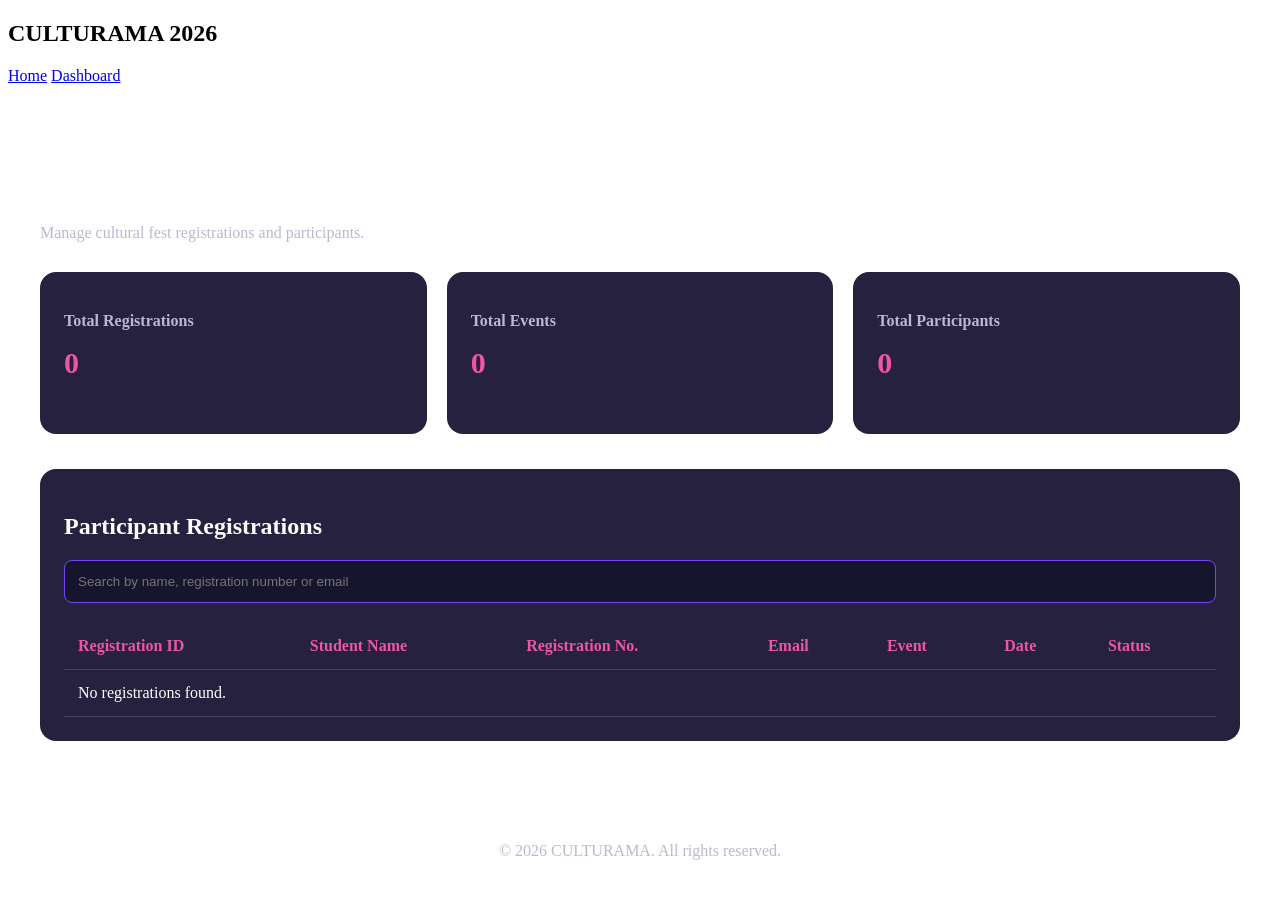
==== dashboard.html @ 59b4bdc0 "Add Member 3 dashboard and registration storage" ====
﻿<!DOCTYPE html>
<html lang="en">
<head>
    <meta charset="UTF-8">
    <meta name="viewport" content="width=device-width, initial-scale=1.0">
    <title>CULTURAMA 2026 | Dashboard</title>
    <link rel="stylesheet" href="css/theme.css">
    <link rel="stylesheet" href="css/dashboard.css">
</head>
<body>
    <header class="navbar">
        <h2>CULTURAMA 2026</h2>
        <nav>
            <a href="index.html">Home</a>
            <a href="dashboard.html">Dashboard</a>
        </nav>
    </header>

    <main class="dashboard-container">
        <section class="dashboard-heading">
            <h1>Admin Dashboard</h1>
            <p>Manage cultural fest registrations and participants.</p>
        </section>

        <section class="stats-grid">
            <div class="stat-card">
                <h3>Total Registrations</h3>
                <p id="totalRegistrations">0</p>
            </div>
            <div class="stat-card">
                <h3>Total Events</h3>
                <p id="totalEvents">0</p>
            </div>
            <div class="stat-card">
                <h3>Total Participants</h3>
                <p id="totalParticipants">0</p>
            </div>
        </section>

        <section class="table-section">
            <h2>Participant Registrations</h2>
            <input type="search" id="searchInput"
                placeholder="Search by name, registration number or email">

            <div class="table-wrapper">
                <table>
                    <thead>
                        <tr>
                            <th>Registration ID</th>
                            <th>Student Name</th>
                            <th>Registration No.</th>
                            <th>Email</th>
                            <th>Event</th>
                            <th>Date</th>
                            <th>Status</th>
                        </tr>
                    </thead>
                    <tbody id="registrationTable">
                        <tr>
                            <td colspan="7">Loading registrations...</td>
                        </tr>
                    </tbody>
                </table>
            </div>
        </section>
    </main>

    <footer>
        <p>© 2026 CULTURAMA. All rights reserved.</p>
    </footer>

    <script src="js/events-data.js"></script>
    <script src="js/storage.js"></script>
    <script src="js/dashboard.js"></script>
</body>
</html>
---- css/dashboard.css ----
﻿.dashboard-container {
    max-width: 1200px;
    margin: 40px auto;
    padding: 20px;
    color: #ffffff;
}

.dashboard-heading {
    margin-bottom: 30px;
}

.dashboard-heading h1 {
    font-size: 32px;
    margin-bottom: 10px;
}

.dashboard-heading p {
    color: #BDB8CE;
}

.stats-grid {
    display: grid;
    grid-template-columns: repeat(3, 1fr);
    gap: 20px;
    margin-bottom: 35px;
}

.stat-card,
.table-section {
    background: #25213E;
    padding: 24px;
    border-radius: 16px;
}

.stat-card h3 {
    color: #BDB8CE;
    font-size: 16px;
}

.stat-card p {
    font-size: 30px;
    font-weight: bold;
    color: #ED55A6;
    margin-top: 12px;
}

.table-section h2 {
    margin-bottom: 20px;
}

#searchInput {
    width: 100%;
    padding: 13px;
    margin-bottom: 20px;
    border: 1px solid #7546F5;
    border-radius: 8px;
    background: #17152D;
    color: white;
}

.table-wrapper {
    overflow-x: auto;
}

table {
    width: 100%;
    border-collapse: collapse;
    min-width: 750px;
}

th, td {
    padding: 14px;
    text-align: left;
    border-bottom: 1px solid #45405F;
}

th {
    color: #ED55A6;
}

footer {
    text-align: center;
    padding: 25px;
    color: #BDB8CE;
}

@media (max-width: 700px) {
    .stats-grid {
        grid-template-columns: 1fr;
    }

    .dashboard-container {
        padding: 12px;
    }
}
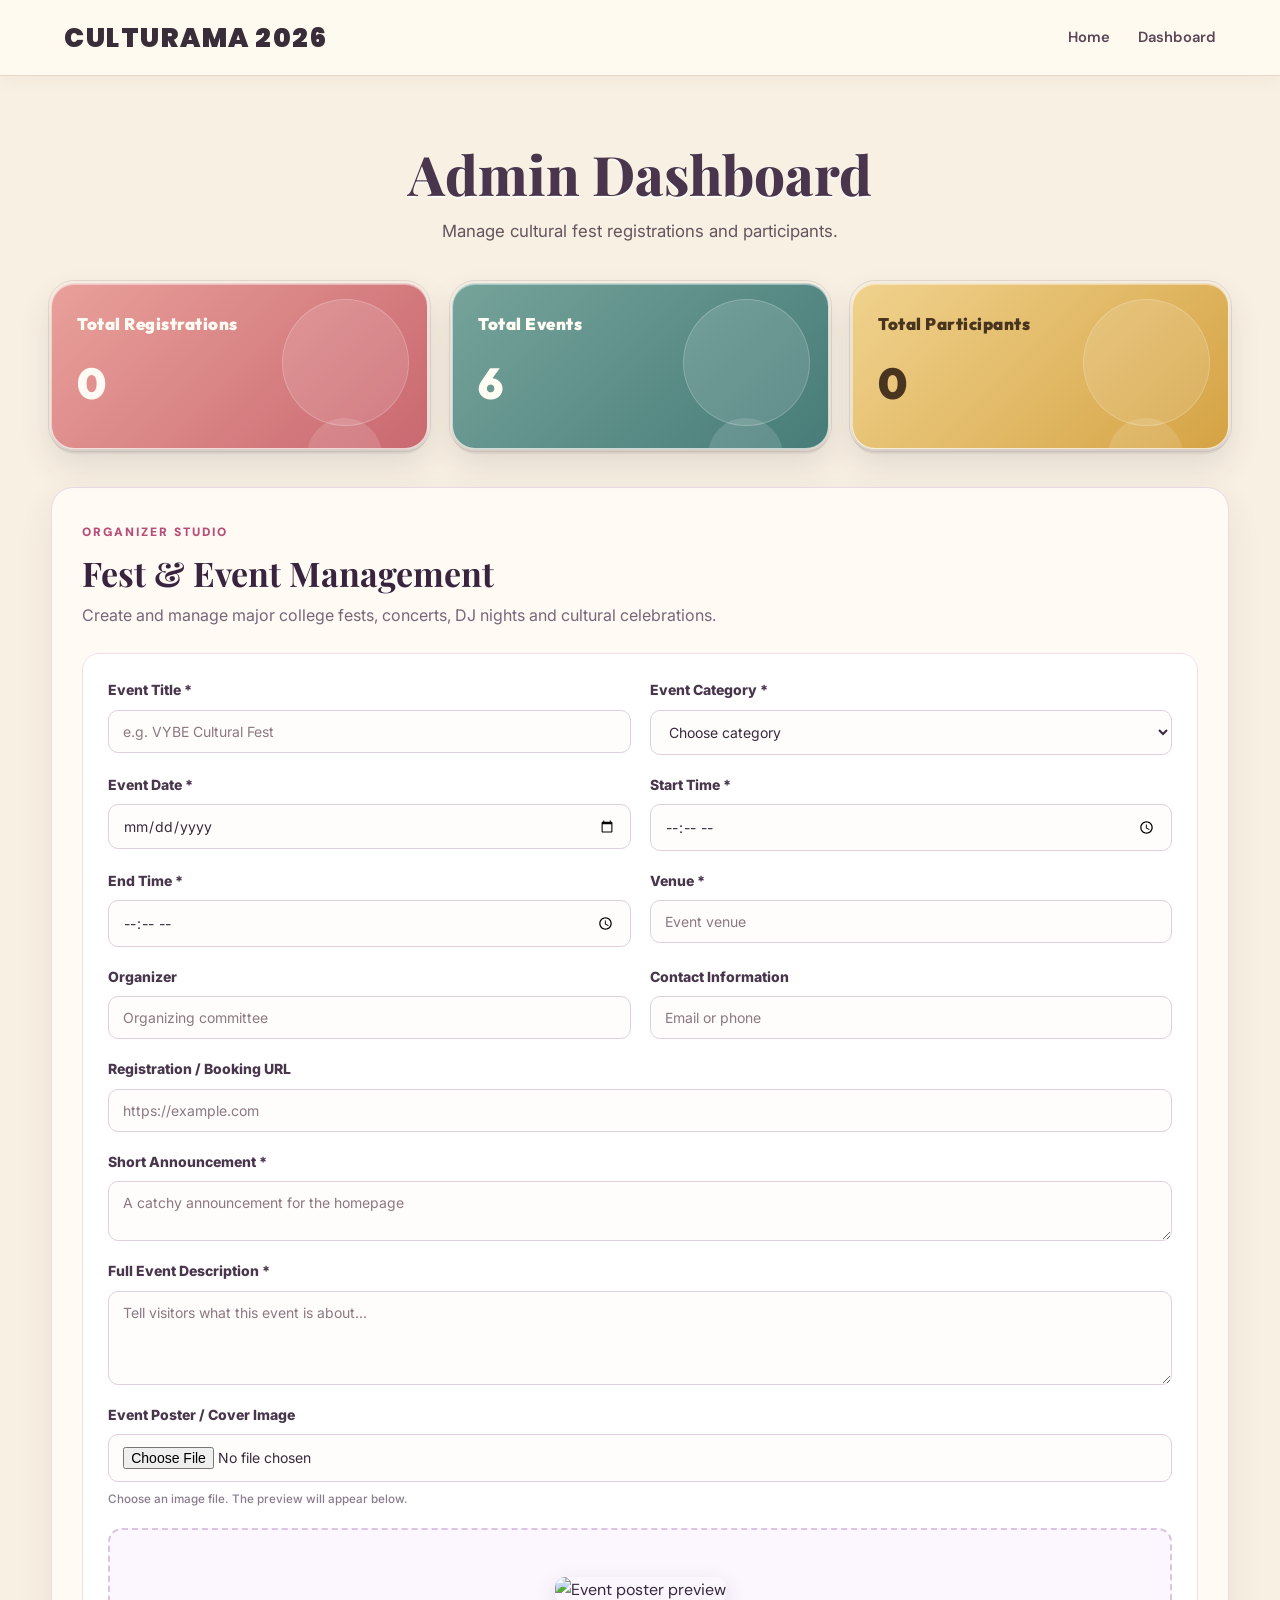
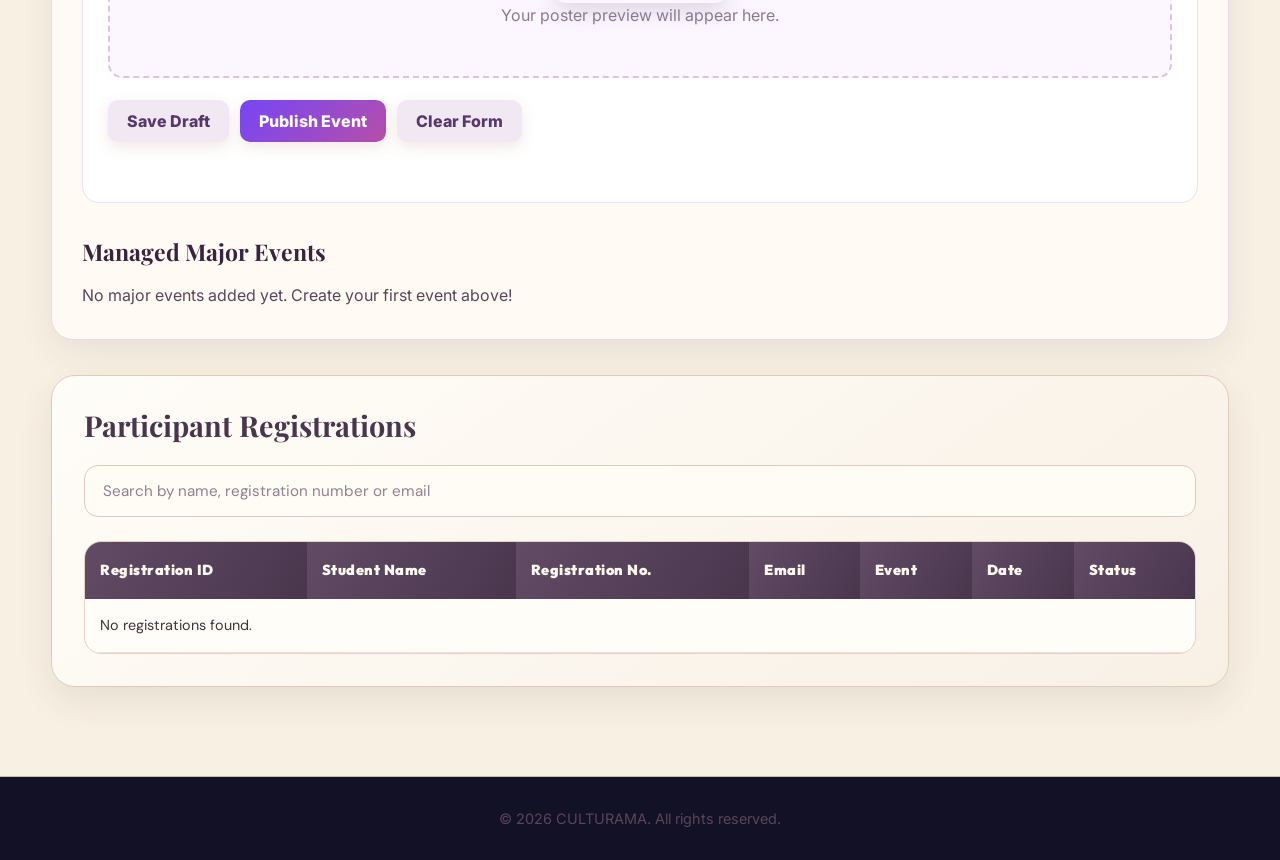
==== commit 4c476ec5: "Add VYBE Fest and Event Management" ====
--- a/dashboard.html
+++ b/dashboard.html
@@ -6,6 +6,7 @@
     <title>CULTURAMA 2026 | Dashboard</title>
     <link rel="stylesheet" href="css/theme.css">
     <link rel="stylesheet" href="css/dashboard.css">
+    <link rel="stylesheet" href="css/fest-management.css">
 </head>
 <body>
     <header class="navbar">
@@ -37,6 +38,98 @@
             </div>
         </section>
 
+        <section class="fest-management-section" id="festManagement">
+            <div class="fest-management-heading">
+                <span class="fest-eyebrow">ORGANIZER STUDIO</span>
+                <h2>Fest & Event Management</h2>
+                <p>Create and manage major college fests, concerts, DJ nights and cultural celebrations.</p>
+            </div>
+
+            <form id="festEventForm" class="fest-event-form">
+                <input type="hidden" id="festEventId">
+
+                <div class="fest-form-grid">
+                    <label>Event Title *
+                        <input id="festTitle" type="text" maxlength="100" required placeholder="e.g. VYBE Cultural Fest">
+                    </label>
+
+                    <label>Event Category *
+                        <select id="festCategory" required>
+                            <option value="">Choose category</option>
+                            <option>Cultural Fest</option>
+                            <option>Annual Fest</option>
+                            <option>Music Concert</option>
+                            <option>DJ Night / DJ Fest</option>
+                            <option>College Celebration</option>
+                            <option>Cultural Programme</option>
+                            <option>Artist Performance</option>
+                            <option>Inter-College Fest</option>
+                            <option>Other Major Fest Event</option>
+                        </select>
+                    </label>
+
+                    <label>Event Date *
+                        <input id="festDate" type="date" required>
+                    </label>
+
+                    <label>Start Time *
+                        <input id="festStartTime" type="time" required>
+                    </label>
+
+                    <label>End Time *
+                        <input id="festEndTime" type="time" required>
+                    </label>
+
+                    <label>Venue *
+                        <input id="festVenue" type="text" required placeholder="Event venue">
+                    </label>
+
+                    <label>Organizer
+                        <input id="festOrganizer" type="text" placeholder="Organizing committee">
+                    </label>
+
+                    <label>Contact Information
+                        <input id="festContact" type="text" placeholder="Email or phone">
+                    </label>
+
+                    <label class="fest-full-width">Registration / Booking URL
+                        <input id="festBookingUrl" type="url" placeholder="https://example.com">
+                    </label>
+
+                    <label class="fest-full-width">Short Announcement *
+                        <textarea id="festAnnouncement" maxlength="250" required rows="2" placeholder="A catchy announcement for the homepage"></textarea>
+                    </label>
+
+                    <label class="fest-full-width">Full Event Description *
+                        <textarea id="festDescription" required rows="4" placeholder="Tell visitors what this event is about..."></textarea>
+                    </label>
+
+                    <label class="fest-full-width">Event Poster / Cover Image
+                        <input id="festPoster" type="file" accept="image/*">
+                        <small>Choose an image file. The preview will appear below.</small>
+                    </label>
+
+                    <div class="fest-poster-preview-wrap fest-full-width">
+                        <img id="festPosterPreview" alt="Event poster preview" hidden>
+                        <p id="festPosterPlaceholder">Your poster preview will appear here.</p>
+                    </div>
+                </div>
+
+                <div class="fest-form-actions">
+                    <button type="button" id="saveFestDraft" class="fest-btn fest-btn-secondary">Save Draft</button>
+                    <button type="submit" id="publishFestEvent" class="fest-btn fest-btn-primary">Publish Event</button>
+                    <button type="button" id="cancelFestEdit" class="fest-btn fest-btn-secondary">Clear Form</button>
+                </div>
+                <p id="festFormMessage" role="status" aria-live="polite"></p>
+            </form>
+
+            <div class="fest-event-list">
+                <h3>Managed Major Events</h3>
+                <div id="festManagedEvents">
+                    <p>Loading your events...</p>
+                </div>
+            </div>
+        </section>
         <section class="table-section">
             <h2>Participant Registrations</h2>
             <input type="search" id="searchInput"
@@ -72,5 +165,9 @@
     <script src="js/events-data.js"></script>
     <script src="js/storage.js"></script>
     <script src="js/dashboard.js"></script>
+    <script src="js/fest-events.js"></script>
+    <script src="js/fest-management.js"></script>
 </body>
 </html>
+
+
--- a/css/theme.css
+++ b/css/theme.css
@@ -0,0 +1,492 @@
+﻿@import url('https://fonts.googleapis.com/css2?family=DM+Sans:wght@400;500;600;700;800&family=Outfit:wght@500;600;700;800;900&family=Playfair+Display:wght@600;700;800&display=swap');
+@import url('https://fonts.googleapis.com/css2?family=Inter:wght@400;500;600;700;800&family=Poppins:wght@400;500;600;700;800;900&display=swap');
+
+:root {
+    --vybe-navy: #17152D;
+    --vybe-purple: #7546F5;
+    --vybe-pink: #ED55A6;
+    --vybe-orange: #FF9B50;
+
+    --bg-primary: #17152D;
+    --bg-secondary: #201D39;
+    --bg-card: #25213E;
+    --bg-card-hover: #30294D;
+
+    --text-primary: #FFFFFF;
+    --text-secondary: #BDB8CE;
+    --text-muted: #8E88A5;
+
+    --gradient-primary: linear-gradient(135deg, #7546F5, #ED55A6);
+    --gradient-highlight: linear-gradient(135deg, #ED55A6, #FF9B50);
+
+    --border-color: rgba(189, 184, 206, 0.14);
+    --shadow-card: 0 12px 35px rgba(0, 0, 0, 0.22);
+
+    --radius-card: 18px;
+    --radius-button: 12px;
+
+    --container-width: 1200px;
+}
+
+* {
+    margin: 0;
+    padding: 0;
+    box-sizing: border-box;
+}
+
+html {
+    scroll-behavior: smooth;
+}
+
+body {
+    min-height: 100vh;
+    background:
+        radial-gradient(circle at 10% 10%, rgba(117, 70, 245, 0.12), transparent 30%),
+        radial-gradient(circle at 90% 40%, rgba(237, 85, 166, 0.08), transparent 28%),
+        var(--bg-primary);
+    color: var(--text-primary);
+    font-family: 'Inter', sans-serif;
+    line-height: 1.6;
+    -webkit-font-smoothing: antialiased;
+}
+
+h1, h2, h3, h4, h5, h6 {
+    font-family: 'Poppins', sans-serif;
+    color: var(--text-primary);
+    font-weight: 700;
+    line-height: 1.2;
+}
+
+p, label, input, select, textarea, button {
+    font-family: 'Inter', sans-serif;
+}
+
+p {
+    color: var(--text-secondary);
+}
+
+a {
+    color: inherit;
+    text-decoration: none;
+}
+
+img {
+    max-width: 100%;
+    display: block;
+}
+
+button, input, select, textarea {
+    font-size: inherit;
+}
+
+button {
+    cursor: pointer;
+}
+
+.container {
+    width: min(92%, var(--container-width));
+    margin-inline: auto;
+}
+
+/* COMMON NAVIGATION */
+
+.navbar {
+    width: 100%;
+    min-height: 76px;
+    padding: 16px 5%;
+    display: flex;
+    align-items: center;
+    justify-content: space-between;
+    gap: 24px;
+    background: rgba(23, 21, 45, 0.94);
+    backdrop-filter: blur(16px);
+    position: relative;
+    z-index: 100;
+    border-bottom: 1px solid var(--border-color);
+}
+
+.navbar h2,
+.navbar .logo {
+    font-family: 'Poppins', sans-serif;
+    font-size: 1.65rem;
+    font-weight: 900;
+    letter-spacing: 1.5px;
+    color: var(--text-primary);
+}
+
+.navbar h2 span,
+.navbar .logo span {
+    color: var(--vybe-pink);
+}
+
+.navbar nav {
+    display: flex;
+    align-items: center;
+    gap: 28px;
+}
+
+.navbar nav a {
+    color: var(--text-secondary);
+    font-size: 0.92rem;
+    font-weight: 600;
+    transition: color 0.25s ease;
+}
+
+.navbar nav a:hover,
+.navbar nav a.active {
+    color: var(--vybe-pink);
+}
+
+/* COMMON BUTTONS */
+
+.btn,
+.button,
+button.btn {
+    display: inline-flex;
+    justify-content: center;
+    align-items: center;
+    gap: 8px;
+    padding: 12px 23px;
+    border: none;
+    border-radius: var(--radius-button);
+    background: var(--gradient-primary);
+    color: #FFFFFF;
+    font-weight: 700;
+    text-align: center;
+    transition: transform 0.25s ease, box-shadow 0.25s ease;
+}
+
+.btn:hover,
+.button:hover,
+button.btn:hover {
+    transform: translateY(-3px);
+    box-shadow: 0 9px 24px rgba(117, 70, 245, 0.32);
+}
+
+.btn-secondary {
+    display: inline-flex;
+    justify-content: center;
+    align-items: center;
+    padding: 11px 22px;
+    border: 1px solid var(--vybe-purple);
+    border-radius: var(--radius-button);
+    background: transparent;
+    color: var(--text-primary);
+    font-weight: 600;
+    transition: all 0.25s ease;
+}
+
+.btn-secondary:hover {
+    background: rgba(117, 70, 245, 0.15);
+    border-color: var(--vybe-pink);
+}
+
+/* COMMON CARDS */
+
+.card {
+    padding: 24px;
+    background: var(--bg-card);
+    border: 1px solid var(--border-color);
+    border-radius: var(--radius-card);
+    box-shadow: var(--shadow-card);
+    transition: transform 0.25s ease, border-color 0.25s ease;
+}
+
+.card:hover {
+    transform: translateY(-5px);
+    border-color: rgba(237, 85, 166, 0.5);
+}
+
+/* COMMON FORM ELEMENTS */
+
+input,
+select,
+textarea {
+    width: 100%;
+    padding: 13px 15px;
+    color: var(--text-primary);
+    background: var(--bg-secondary);
+    border: 1px solid var(--border-color);
+    border-radius: 10px;
+}
+
+input::placeholder,
+textarea::placeholder {
+    color: var(--text-muted);
+}
+
+input:focus,
+select:focus,
+textarea:focus {
+    outline: none;
+    border-color: var(--vybe-purple);
+    box-shadow: 0 0 0 3px rgba(117, 70, 245, 0.15);
+}
+
+/* COMMON FOOTER */
+
+footer {
+    width: 100%;
+    padding: 30px 5%;
+    background: #131126;
+    border-top: 1px solid var(--border-color);
+    text-align: center;
+}
+
+footer p {
+    color: var(--text-secondary);
+    font-size: 0.9rem;
+}
+
+/* COMMON SECTION STYLES */
+
+.section-heading {
+    margin-bottom: 35px;
+    text-align: center;
+}
+
+.section-heading h2 {
+    margin-bottom: 12px;
+    font-size: clamp(1.8rem, 4vw, 2.5rem);
+}
+
+.section-heading p {
+    max-width: 650px;
+    margin-inline: auto;
+}
+
+/* ACCESSIBILITY */
+
+::selection {
+    background: var(--vybe-purple);
+    color: #FFFFFF;
+}
+
+:focus-visible {
+    outline: 2px solid var(--vybe-orange);
+    outline-offset: 3px;
+}
+
+/* RESPONSIVE DESIGN */
+
+@media (max-width: 768px) {
+    .navbar {
+        flex-direction: column;
+        padding: 16px 5%;
+        gap: 15px;
+    }
+
+    .navbar nav {
+        flex-wrap: wrap;
+        justify-content: center;
+        gap: 16px;
+    }
+
+    .card {
+        padding: 19px;
+    }
+}
+
+@media (max-width: 480px) {
+    .navbar h2,
+    .navbar .logo {
+        font-size: 1.4rem;
+    }
+
+    .navbar nav {
+        gap: 12px;
+    }
+
+    .navbar nav a {
+        font-size: 0.82rem;
+    }
+
+    .btn,
+    .button,
+    .btn-secondary {
+        padding: 11px 17px;
+    }
+}
+
+@media (prefers-reduced-motion: reduce) {
+    *,
+    *::before,
+    *::after {
+        scroll-behavior: auto !important;
+        transition-duration: 0.01ms !important;
+        animation-duration: 0.01ms !important;
+    }
+}
+
+
+/* VYBE SHARED CREAM THEME */
+:root {
+    --vybe-navy: #39243f;
+    --vybe-purple: #7650a5;
+    --vybe-pink: #b64e78;
+    --vybe-orange: #d98b62;
+
+    --bg-primary: #f8f0e2;
+    --bg-secondary: #f2e6d8;
+    --bg-card: #fffaf1;
+    --bg-card-hover: #fff3e7;
+
+    --text-primary: #382d38;
+    --text-secondary: #594657;
+    --text-muted: #8b7882;
+
+    --gradient-primary: linear-gradient(135deg, #7650a5, #bd609a);
+    --gradient-accent: linear-gradient(135deg, #bd609a, #df956d);
+
+    --border-color: #d0b6a7;
+    --shadow-card: 0 12px 30px rgba(73, 45, 63, 0.09);
+}
+
+body {
+    background: #f8f0e2;
+    color: #382d38;
+    font-family: 'DM Sans', sans-serif;
+}
+
+h1, h2, h3, h4 {
+    color: #39243f;
+    font-family: 'Playfair Display', serif;
+}
+
+.navbar {
+    background: rgba(255, 250, 241, 0.94);
+    color: #39243f;
+    border-bottom: 1px solid rgba(208, 182, 167, 0.55);
+    box-shadow: 0 4px 20px rgba(73, 45, 63, 0.04);
+}
+
+.navbar .logo {
+    color: #39243f;
+    font-family: 'Outfit', sans-serif;
+    font-weight: 900;
+}
+
+.navbar nav a {
+    color: #594657;
+}
+
+.navbar nav a:hover,
+.navbar nav a.active {
+    color: #b64e78;
+}
+
+.btn,
+.button {
+    background: linear-gradient(135deg, #7650a5, #bd609a);
+    color: #fffaf1;
+    border: none;
+    box-shadow: 0 7px 18px rgba(118, 80, 165, 0.18);
+}
+
+.btn-secondary {
+    background: transparent;
+    color: #7650a5;
+    border: 1px solid #b99bb5;
+    box-shadow: none;
+}
+
+.card {
+    background: #fffaf1;
+    border: 1px solid #d0b6a7;
+    box-shadow: 0 10px 26px rgba(73, 45, 63, 0.07);
+}
+
+::selection {
+    background: #bd609a;
+    color: #fff;
+}
+
+:focus-visible {
+    outline-color: #b64e78;
+}
+
+/* VYBE SHARED CREAM THEME */
+:root {
+    --vybe-navy: #39243f;
+    --vybe-purple: #7650a5;
+    --vybe-pink: #b64e78;
+    --vybe-orange: #d98b62;
+
+    --bg-primary: #f8f0e2;
+    --bg-secondary: #f2e6d8;
+    --bg-card: #fffaf1;
+    --bg-card-hover: #fff3e7;
+
+    --text-primary: #382d38;
+    --text-secondary: #594657;
+    --text-muted: #8b7882;
+
+    --gradient-primary: linear-gradient(135deg, #7650a5, #bd609a);
+    --gradient-accent: linear-gradient(135deg, #bd609a, #df956d);
+
+    --border-color: #d0b6a7;
+    --shadow-card: 0 12px 30px rgba(73, 45, 63, 0.09);
+}
+
+body {
+    background: #f8f0e2;
+    color: #382d38;
+    font-family: 'DM Sans', sans-serif;
+}
+
+h1, h2, h3, h4 {
+    color: #39243f;
+    font-family: 'Playfair Display', serif;
+}
+
+.navbar {
+    background: rgba(255, 250, 241, 0.94);
+    color: #39243f;
+    border-bottom: 1px solid rgba(208, 182, 167, 0.55);
+    box-shadow: 0 4px 20px rgba(73, 45, 63, 0.04);
+}
+
+.navbar .logo {
+    color: #39243f;
+    font-family: 'Outfit', sans-serif;
+    font-weight: 900;
+}
+
+.navbar nav a {
+    color: #594657;
+}
+
+.navbar nav a:hover,
+.navbar nav a.active {
+    color: #b64e78;
+}
+
+.btn,
+.button {
+    background: linear-gradient(135deg, #7650a5, #bd609a);
+    color: #fffaf1;
+    border: none;
+    box-shadow: 0 7px 18px rgba(118, 80, 165, 0.18);
+}
+
+.btn-secondary {
+    background: transparent;
+    color: #7650a5;
+    border: 1px solid #b99bb5;
+    box-shadow: none;
+}
+
+.card {
+    background: #fffaf1;
+    border: 1px solid #d0b6a7;
+    box-shadow: 0 10px 26px rgba(73, 45, 63, 0.07);
+}
+
+::selection {
+    background: #bd609a;
+    color: #fff;
+}
+
+:focus-visible {
+    outline-color: #b64e78;
+}
--- a/css/dashboard.css
+++ b/css/dashboard.css
@@ -1,95 +1,542 @@
-﻿.dashboard-container {
-    max-width: 1200px;
-    margin: 40px auto;
-    padding: 20px;
-    color: #ffffff;
+.dashboard-container {
+    width: min(1200px, 92%);
+    margin: 45px auto;
+    padding: 20px 0 45px;
+    color: #35283b;
 }
 
 .dashboard-heading {
-    margin-bottom: 30px;
+    text-align: center;
+    margin-bottom: 38px;
 }
 
 .dashboard-heading h1 {
-    font-size: 32px;
-    margin-bottom: 10px;
+    font-family: 'Playfair Display', serif;
+    font-size: clamp(2.2rem, 5vw, 3.4rem);
+    font-weight: 800;
+    color: #38243e;
+    margin-bottom: 12px;
 }
 
 .dashboard-heading p {
-    color: #BDB8CE;
+    color: #5a4b59;
+    font-size: 1.05rem;
 }
 
 .stats-grid {
     display: grid;
-    grid-template-columns: repeat(3, 1fr);
-    gap: 20px;
-    margin-bottom: 35px;
-}
-
-.stat-card,
+    grid-template-columns: repeat(3, minmax(0, 1fr));
+    gap: 24px;
+    margin-bottom: 38px;
+}
+
+.stat-card {
+    position: relative;
+    overflow: hidden;
+    padding: 30px 25px;
+    background: #806b83;
+    border: 1.5px solid rgba(116,77,105,.45);
+    border-radius: 19px;
+    outline: 1px solid rgba(255,250,245,.65);
+    outline-offset: 2px;
+    box-shadow:
+        0 5px 0 rgba(139,101,120,.13),
+        0 10px 24px rgba(75,52,67,.12);
+    transition: transform .25s ease, box-shadow .25s ease;
+}
+
+.stat-card::before {
+    content: "?";
+    position: absolute;
+    right: 20px;
+    top: 12px;
+    color: #f4c5d8;
+    font-size: 25px;
+    opacity: .8;
+}
+
+.stat-card:hover {
+    transform: translateY(-5px);
+    box-shadow:
+        0 7px 0 rgba(139,101,120,.18),
+        0 15px 28px rgba(75,52,67,.16);
+}
+
+.stat-card h3 {
+    color: #fff4fa;
+    font-family: 'Outfit', sans-serif;
+    font-size: 1rem;
+    font-weight: 900;
+    letter-spacing: .3px;
+    text-shadow: 0 2px 5px rgba(45,27,48,.4);
+}
+
+.stat-card p {
+    margin-top: 15px;
+    color: #fff4fa;
+    font-family: 'Outfit', sans-serif;
+    font-size: 2.5rem;
+    font-weight: 900;
+    text-shadow: 0 1px 5px rgba(255,190,220,.25);
+}
+
 .table-section {
-    background: #25213E;
-    padding: 24px;
-    border-radius: 16px;
-}
-
-.stat-card h3 {
-    color: #BDB8CE;
-    font-size: 16px;
-}
-
-.stat-card p {
-    font-size: 30px;
-    font-weight: bold;
-    color: #ED55A6;
-    margin-top: 12px;
+    padding: 32px;
+    background: #fffaf3;
+    border: 2px solid #d9c4b7;
+    border-radius: 22px;
+    box-shadow:
+        0 7px 0 rgba(139,101,120,.12),
+        0 12px 30px rgba(65,35,70,.09);
 }
 
 .table-section h2 {
-    margin-bottom: 20px;
+    color: #44234d;
+    font-family: 'Playfair Display', serif;
+    font-size: 1.8rem;
+    margin-bottom: 22px;
 }
 
 #searchInput {
+    display: block;
     width: 100%;
-    padding: 13px;
-    margin-bottom: 20px;
-    border: 1px solid #7546F5;
-    border-radius: 8px;
-    background: #17152D;
-    color: white;
+    box-sizing: border-box;
+    padding: 15px 18px;
+    margin-bottom: 24px;
+    border: 1.5px solid #d9c9bd;
+    border-radius: 12px;
+    background: #fffdf8;
+    color: #392b3d;
+    font-family: 'DM Sans', sans-serif;
+    font-size: .95rem;
+    transition: border-color .2s ease, box-shadow .2s ease;
+}
+
+#searchInput:focus {
+    outline: none;
+    border-color: #d96b91;
+    box-shadow: 0 0 0 4px rgba(217,107,145,.13);
+}
+
+#searchInput::placeholder {
+    color: #927f90;
 }
 
 .table-wrapper {
+    width: 100%;
     overflow-x: auto;
+    border: 1px solid #dfc9b8;
+    border-radius: 15px;
+    background: #fffdf8;
 }
 
 table {
     width: 100%;
-    border-collapse: collapse;
-    min-width: 750px;
-}
-
-th, td {
-    padding: 14px;
+    min-width: 850px;
+    border-collapse: separate;
+    border-spacing: 0;
+}
+
+th {
+    padding: 17px 15px;
+    background: #806b83;
+    color: #fff4fa;
+    font-family: 'Outfit', sans-serif;
+    font-size: .9rem;
+    font-weight: 800;
     text-align: left;
-    border-bottom: 1px solid #45405F;
-}
-
-th {
-    color: #ED55A6;
-}
-
-footer {
-    text-align: center;
-    padding: 25px;
-    color: #BDB8CE;
-}
-
-@media (max-width: 700px) {
+    white-space: nowrap;
+}
+
+td {
+    padding: 15px;
+    color: #49364d;
+    font-family: 'DM Sans', sans-serif;
+    font-size: .9rem;
+    border-bottom: 1px solid #eadbd1;
+}
+
+tbody tr:nth-child(even) {
+    background: #fbf3ec;
+}
+
+tbody tr:hover {
+    background: #f7e8ed;
+}
+
+tbody tr:last-child td {
+    border-bottom: none;
+}
+
+@media (max-width: 800px) {
+    .stats-grid {
+        grid-template-columns: repeat(2, minmax(0, 1fr));
+    }
+
+    .table-section {
+        padding: 22px 16px;
+    }
+}
+
+@media (max-width: 550px) {
+    .dashboard-container {
+        width: 94%;
+        margin: 28px auto;
+    }
+
     .stats-grid {
         grid-template-columns: 1fr;
-    }
-
-    .dashboard-container {
-        padding: 12px;
-    }
-}
+        gap: 16px;
+    }
+
+    .stat-card {
+        padding: 24px;
+    }
+
+    .table-section h2 {
+        font-size: 1.5rem;
+    }
+}
+
+@media (prefers-reduced-motion: reduce) {
+    .stat-card {
+        transition: none;
+    }
+}
+
+/* ==========================================
+   ELEGANT BLUSH & CHAMPAGNE DASHBOARD
+   ========================================== */
+
+/* Statistic cards */
+.stat-card {
+    background: linear-gradient(135deg, #fff4ed 0%, #f4dcd7 55%, #edd0c5 100%) !important;
+    border: 1px solid #e7c5b8 !important;
+    border-radius: 24px !important;
+    outline: 1px solid rgba(255,255,255,.8);
+    box-shadow:
+        0 5px 0 rgba(184, 135, 117, .12),
+        0 14px 30px rgba(125, 83, 73, .10),
+        inset 0 1px 0 #fff !important;
+    transition: transform .35s ease, box-shadow .35s ease !important;
+}
+
+.stat-card h3,
+.stat-card p {
+    color: #593b38 !important;
+    text-shadow: none !important;
+}
+
+.stat-card h3 {
+    font-size: 1.05rem;
+    letter-spacing: .5px;
+}
+
+.stat-card p {
+    font-size: 2.7rem;
+    font-weight: 900;
+}
+
+.stat-card::before {
+    background: rgba(255,255,255,.4) !important;
+    border: 1px solid rgba(255,255,255,.65);
+}
+
+.stat-card::after {
+    background: rgba(255,255,255,.35) !important;
+}
+
+.stat-card:hover {
+    transform: translateY(-9px) scale(1.02);
+    box-shadow:
+        0 7px 0 rgba(184, 135, 117, .15),
+        0 22px 38px rgba(125, 83, 73, .16),
+        inset 0 1px 0 #fff !important;
+}
+
+/* Main dashboard panel */
+.table-section {
+    background: linear-gradient(145deg, #fffdf8, #fff7ef) !important;
+    border: 1px solid #e8d6c8 !important;
+    border-radius: 25px !important;
+    box-shadow:
+        0 5px 0 rgba(174, 132, 110, .08),
+        0 16px 38px rgba(104, 73, 60, .09) !important;
+}
+
+.table-section h2 {
+    color: #593b38 !important;
+}
+
+/* Search input */
+#searchInput {
+    background: #fffefa !important;
+    border: 1.5px solid #e5c9bb !important;
+    color: #493532 !important;
+    border-radius: 14px !important;
+}
+
+#searchInput:focus {
+    border-color: #d99a91 !important;
+    box-shadow: 0 0 0 4px rgba(217, 154, 145, .16) !important;
+}
+
+/* Table design */
+.table-wrapper {
+    border: 1px solid #e6d3c5 !important;
+    border-radius: 17px !important;
+    overflow-x: auto;
+}
+
+th {
+    background: linear-gradient(120deg, #e7b99f, #d99a87) !important;
+    color: #49312d !important;
+    font-weight: 900;
+    letter-spacing: .5px;
+}
+
+td {
+    color: #503d38 !important;
+    border-bottom: 1px solid #f0dfd5 !important;
+}
+
+tbody tr:nth-child(even) {
+    background: #fff5ef !important;
+}
+
+tbody tr:hover {
+    background: #fbe6df !important;
+}
+
+/* Buttons */
+button, .btn, .button {
+    box-shadow: 0 5px 14px rgba(180, 117, 100, .17);
+}
+
+button:hover, .btn:hover, .button:hover {
+    box-shadow: 0 9px 20px rgba(180, 117, 100, .25);
+}
+
+/* Heading */
+.dashboard-heading h1 {
+    color: #593b38 !important;
+    text-shadow: 0 2px 0 rgba(255,255,255,.85);
+}
+
+.dashboard-heading p {
+    color: #79615a !important;
+}
+
+/* Smooth interactions */
+.stat-card,
+.table-section,
+.table-wrapper,
+#searchInput {
+    will-change: transform;
+}
+
+@media (max-width: 550px) {
+    .stat-card p {
+        font-size: 2.3rem;
+    }
+}
+
+
+/* FINAL DASHBOARD COLOUR OVERRIDES */
+.stat-card {
+    background: linear-gradient(135deg, #fffaf2 0%, #f8e5df 55%, #efd5c5 100%) !important;
+    border: 1.5px solid #dfbcae !important;
+    border-radius: 24px !important;
+    outline: 1px solid rgba(255,255,255,.9) !important;
+    box-shadow: 0 5px 0 rgba(176,130,110,.12), 0 15px 32px rgba(100,70,60,.12), inset 0 1px 0 white !important;
+}
+
+.stat-card h3,
+.stat-card p {
+    color: #503a36 !important;
+    text-shadow: none !important;
+}
+
+.stat-card::before {
+    content: "" !important;
+    width: 125px !important;
+    height: 125px !important;
+    top: 15px !important;
+    right: 18px !important;
+    border-radius: 50% !important;
+    border: 1px solid rgba(195,145,125,.25) !important;
+    background: linear-gradient(145deg, rgba(255,255,255,.65), rgba(231,190,170,.18)) !important;
+}
+
+.stat-card::after {
+    content: "" !important;
+    position: absolute !important;
+    width: 75px !important;
+    height: 75px !important;
+    right: 45px !important;
+    bottom: -45px !important;
+    border-radius: 50% !important;
+    background: rgba(224,174,151,.20) !important;
+}
+
+.stat-card:hover {
+    transform: translateY(-8px) scale(1.015) !important;
+    box-shadow: 0 8px 0 rgba(176,130,110,.13), 0 22px 38px rgba(100,70,60,.17) !important;
+}
+
+.table-section {
+    background: #fffaf3 !important;
+    border: 1px solid #e5cfc0 !important;
+}
+
+.table-section h2,
+.dashboard-heading h1 {
+    color: #50363f !important;
+}
+
+th {
+    background: linear-gradient(120deg, #e9c5a9, #dca18f) !important;
+    color: #49332f !important;
+}
+
+td {
+    color: #503d38 !important;
+}
+
+tbody tr:nth-child(even) {
+    background: #fff5ed !important;
+}
+
+tbody tr:hover {
+    background: #f9e5df !important;
+}
+
+
+/* ==========================================
+   CULTURAMA PREMIUM CULTURAL LUXURY THEME
+   ========================================== */
+
+/* Three contrasting statistic cards */
+.stat-card {
+    border: 1px solid rgba(255,255,255,.65) !important;
+    border-radius: 23px !important;
+    outline: 1px solid rgba(73,54,77,.12) !important;
+    box-shadow:
+        0 5px 0 rgba(73,54,77,.08),
+        0 15px 32px rgba(73,54,77,.13),
+        inset 0 1px 0 rgba(255,255,255,.4) !important;
+    transition: transform .35s ease, box-shadow .35s ease !important;
+}
+
+/* Rose coral */
+.stat-card:nth-child(1) {
+    background: linear-gradient(135deg, #E9A09A, #C96870) !important;
+}
+
+.stat-card:nth-child(1) h3,
+.stat-card:nth-child(1) p {
+    color: #fffaf3 !important;
+}
+
+/* Deep teal */
+.stat-card:nth-child(2) {
+    background: linear-gradient(135deg, #75A39A, #477C78) !important;
+}
+
+.stat-card:nth-child(2) h3,
+.stat-card:nth-child(2) p {
+    color: #fffdf4 !important;
+}
+
+/* Antique gold */
+.stat-card:nth-child(3) {
+    background: linear-gradient(135deg, #F0D28D, #D5A344) !important;
+}
+
+.stat-card:nth-child(3) h3,
+.stat-card:nth-child(3) p {
+    color: #49351F !important;
+}
+
+/* Decorative circles */
+.stat-card::before {
+    content: "" !important;
+    background: rgba(255,255,255,.16) !important;
+    border: 1px solid rgba(255,255,255,.25) !important;
+}
+
+.stat-card::after {
+    background: rgba(255,255,255,.13) !important;
+}
+
+/* Premium hover effect */
+.stat-card:hover {
+    transform: translateY(-9px) scale(1.018) !important;
+    box-shadow:
+        0 7px 0 rgba(73,54,77,.09),
+        0 23px 38px rgba(73,54,77,.20) !important;
+}
+
+/* Main participant panel */
+.table-section {
+    background: linear-gradient(145deg, #fffdf8, #f8f0e5) !important;
+    border: 1px solid #dfcbb9 !important;
+    border-radius: 24px !important;
+    box-shadow: 0 14px 35px rgba(73,54,77,.09) !important;
+}
+
+.table-section h2 {
+    color: #49364D !important;
+}
+
+/* Table header - elegant plum */
+th {
+    background: linear-gradient(120deg, #624B65, #49364D) !important;
+    color: #FFF8ED !important;
+}
+
+/* Table rows */
+td {
+    color: #40333C !important;
+}
+
+tbody tr:nth-child(even) {
+    background: #F4EDE4 !important;
+}
+
+tbody tr:hover {
+    background: #F6E1DC !important;
+}
+
+/* Search field */
+#searchInput {
+    background: #FFFCF6 !important;
+    border: 1.5px solid #DCCABD !important;
+}
+
+#searchInput:focus {
+    border-color: #C96870 !important;
+    box-shadow: 0 0 0 4px rgba(201,104,112,.15) !important;
+}
+
+/* Heading */
+.dashboard-heading h1 {
+    color: #49364D !important;
+}
+
+.dashboard-heading p {
+    color: #65545E !important;
+}
+
+/* Navigation hover */
+.navbar a:hover {
+    color: #C96870 !important;
+}
+
+/* Responsive hover */
+@media (max-width: 550px) {
+    .stat-card:hover {
+        transform: translateY(-4px) !important;
+    }
+}
+
--- a/css/fest-management.css
+++ b/css/fest-management.css
@@ -0,0 +1,253 @@
+﻿.fest-management-section {
+    margin: 35px 0;
+    padding: 30px;
+    background: #fffaf4;
+    border: 1px solid #ead9e8;
+    border-radius: 22px;
+    box-shadow: 0 12px 35px rgba(65, 45, 65, .08);
+}
+
+.fest-management-heading {
+    margin-bottom: 25px;
+}
+
+.fest-eyebrow {
+    color: #b64e78;
+    font-size: 12px;
+    font-weight: 900;
+    letter-spacing: 2px;
+}
+
+.fest-management-heading h2 {
+    margin: 9px 0;
+    color: #38243e;
+    font-family: 'Playfair Display', serif;
+    font-size: clamp(25px, 4vw, 34px);
+}
+
+.fest-management-heading p {
+    color: #766779;
+}
+
+.fest-event-form {
+    padding: 25px;
+    background: #fff;
+    border: 1px solid #eee0e9;
+    border-radius: 17px;
+}
+
+.fest-form-grid {
+    display: grid;
+    grid-template-columns: repeat(2, minmax(0, 1fr));
+    gap: 19px;
+}
+
+.fest-form-grid label {
+    display: flex;
+    flex-direction: column;
+    gap: 8px;
+    color: #49364d;
+    font-size: 14px;
+    font-weight: 800;
+}
+
+.fest-full-width {
+    grid-column: 1 / -1;
+}
+
+.fest-form-grid input,
+.fest-form-grid select,
+.fest-form-grid textarea {
+    width: 100%;
+    padding: 12px 14px;
+    border: 1px solid #dfcfdf;
+    border-radius: 10px;
+    background: #fffdfb;
+    color: #392b3d;
+    font-size: 14px;
+    outline: none;
+    transition: border-color .2s, box-shadow .2s;
+}
+
+.fest-form-grid input:focus,
+.fest-form-grid select:focus,
+.fest-form-grid textarea:focus {
+    border-color: #9b68c9;
+    box-shadow: 0 0 0 3px rgba(155, 104, 201, .13);
+}
+
+.fest-form-grid textarea {
+    resize: vertical;
+}
+
+.fest-form-grid small {
+    color: #897b8d;
+    font-weight: 500;
+}
+
+.fest-poster-preview-wrap {
+    min-height: 150px;
+    display: flex;
+    flex-direction: column;
+    align-items: center;
+    justify-content: center;
+    padding: 20px;
+    border: 2px dashed #d9c5df;
+    border-radius: 14px;
+    background: #fcf7ff;
+    text-align: center;
+}
+
+#festPosterPreview {
+    max-width: 240px;
+    max-height: 300px;
+    object-fit: contain;
+    border-radius: 10px;
+    box-shadow: 0 8px 22px rgba(50, 30, 60, .15);
+}
+
+#festPosterPlaceholder {
+    color: #897b8d;
+}
+
+.fest-form-actions,
+.fest-managed-actions {
+    display: flex;
+    flex-wrap: wrap;
+    gap: 11px;
+    margin-top: 22px;
+}
+
+.fest-btn {
+    padding: 11px 19px;
+    border: none;
+    border-radius: 10px;
+    font-weight: 800;
+    transition: transform .2s, box-shadow .2s;
+}
+
+.fest-btn:hover {
+    transform: translateY(-2px);
+    box-shadow: 0 6px 15px rgba(60, 35, 70, .15);
+}
+
+.fest-btn-primary {
+    background: linear-gradient(135deg, #7546f5, #b64eaa);
+    color: white;
+}
+
+.fest-btn-secondary {
+    background: #f1e8f4;
+    color: #58376b;
+}
+
+.fest-btn-danger {
+    background: #fff0ed;
+    color: #b43c38;
+}
+
+#festFormMessage {
+    min-height: 22px;
+    margin-top: 13px;
+    font-size: 14px;
+    font-weight: 800;
+}
+
+.fest-event-list {
+    margin-top: 35px;
+}
+
+.fest-event-list h3 {
+    margin-bottom: 18px;
+    color: #38243e;
+    font-family: 'Playfair Display', serif;
+    font-size: 23px;
+}
+
+.fest-managed-card {
+    display: flex;
+    align-items: center;
+    gap: 20px;
+    margin-bottom: 15px;
+    padding: 18px;
+    background: white;
+    border: 1px solid #eee0e9;
+    border-radius: 15px;
+    transition: transform .2s, box-shadow .2s;
+}
+
+.fest-managed-card:hover {
+    transform: translateY(-3px);
+    box-shadow: 0 10px 25px rgba(65, 45, 65, .09);
+}
+
+.fest-managed-poster {
+    width: 95px;
+    height: 115px;
+    object-fit: cover;
+    border-radius: 9px;
+}
+
+.fest-managed-details {
+    flex: 1;
+    min-width: 0;
+}
+
+.fest-managed-details h4 {
+    margin-bottom: 7px;
+    color: #38243e;
+    font-size: 17px;
+}
+
+.fest-managed-details p {
+    margin: 4px 0;
+    color: #766779;
+    font-size: 13px;
+}
+
+.fest-status-badge {
+    display: inline-block;
+    margin-top: 8px;
+    padding: 5px 11px;
+    border-radius: 20px;
+    background: #f1e8ff;
+    color: #6840a0;
+    font-size: 11px;
+    font-weight: 900;
+}
+
+.fest-managed-actions {
+    margin-top: 0;
+}
+
+@media (max-width: 700px) {
+    .fest-management-section {
+        padding: 17px;
+    }
+
+    .fest-event-form {
+        padding: 16px;
+    }
+
+    .fest-form-grid {
+        grid-template-columns: 1fr;
+    }
+
+    .fest-full-width {
+        grid-column: auto;
+    }
+
+    .fest-managed-card {
+        align-items: flex-start;
+        flex-wrap: wrap;
+    }
+
+    .fest-managed-actions {
+        width: 100%;
+    }
+
+    .fest-btn {
+        padding: 10px 13px;
+        font-size: 12px;
+    }
+}
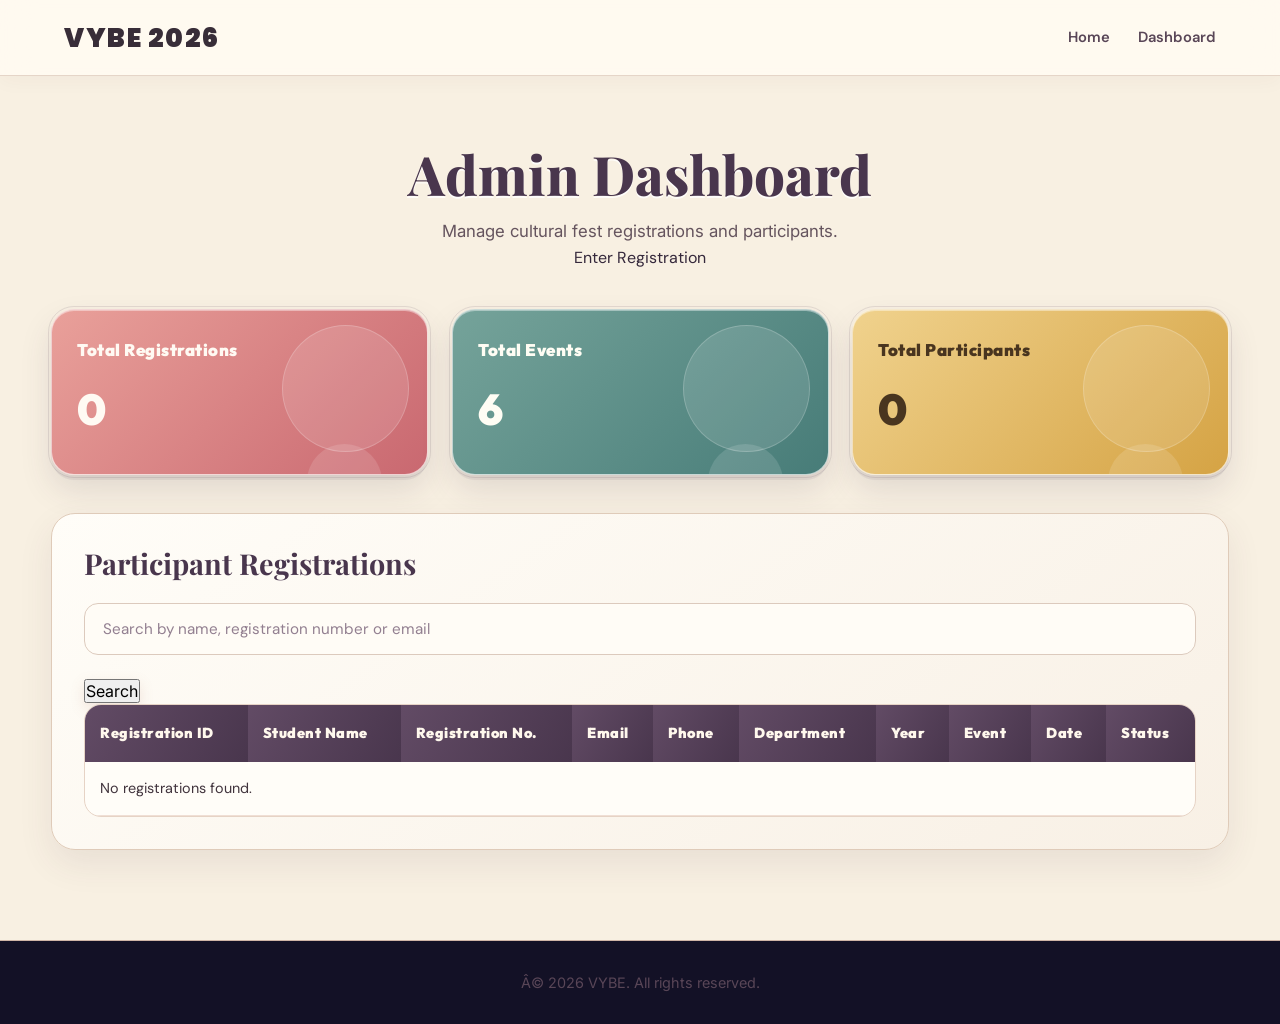
==== commit 827f4312: "Complete VYBE dashboard and details integration" ====
--- a/dashboard.html
+++ b/dashboard.html
@@ -1,16 +1,15 @@
-﻿<!DOCTYPE html>
+<!DOCTYPE html>
 <html lang="en">
 <head>
     <meta charset="UTF-8">
     <meta name="viewport" content="width=device-width, initial-scale=1.0">
-    <title>CULTURAMA 2026 | Dashboard</title>
+    <title>VYBE 2026 | Dashboard</title>
     <link rel="stylesheet" href="css/theme.css">
     <link rel="stylesheet" href="css/dashboard.css">
-    <link rel="stylesheet" href="css/fest-management.css">
 </head>
 <body>
     <header class="navbar">
-        <h2>CULTURAMA 2026</h2>
+        <h2>VYBE 2026</h2>
         <nav>
             <a href="index.html">Home</a>
             <a href="dashboard.html">Dashboard</a>
@@ -21,119 +20,31 @@
         <section class="dashboard-heading">
             <h1>Admin Dashboard</h1>
             <p>Manage cultural fest registrations and participants.</p>
+<a href="register.html" class="dashboard-enter-btn">Enter Registration</a>
         </section>
 
         <section class="stats-grid">
-            <div class="stat-card">
+            <div class="stat-card" role="button" tabindex="0" data-view="registrations">
                 <h3>Total Registrations</h3>
                 <p id="totalRegistrations">0</p>
             </div>
-            <div class="stat-card">
+            <div class="stat-card" role="button" tabindex="0" data-view="events">
                 <h3>Total Events</h3>
                 <p id="totalEvents">0</p>
             </div>
-            <div class="stat-card">
+            <div class="stat-card" role="button" tabindex="0" data-view="participants">
                 <h3>Total Participants</h3>
                 <p id="totalParticipants">0</p>
             </div>
         </section>
 
-        <section class="fest-management-section" id="festManagement">
-            <div class="fest-management-heading">
-                <span class="fest-eyebrow">ORGANIZER STUDIO</span>
-                <h2>Fest & Event Management</h2>
-                <p>Create and manage major college fests, concerts, DJ nights and cultural celebrations.</p>
-            </div>
-
-            <form id="festEventForm" class="fest-event-form">
-                <input type="hidden" id="festEventId">
-
-                <div class="fest-form-grid">
-                    <label>Event Title *
-                        <input id="festTitle" type="text" maxlength="100" required placeholder="e.g. VYBE Cultural Fest">
-                    </label>
-
-                    <label>Event Category *
-                        <select id="festCategory" required>
-                            <option value="">Choose category</option>
-                            <option>Cultural Fest</option>
-                            <option>Annual Fest</option>
-                            <option>Music Concert</option>
-                            <option>DJ Night / DJ Fest</option>
-                            <option>College Celebration</option>
-                            <option>Cultural Programme</option>
-                            <option>Artist Performance</option>
-                            <option>Inter-College Fest</option>
-                            <option>Other Major Fest Event</option>
-                        </select>
-                    </label>
-
-                    <label>Event Date *
-                        <input id="festDate" type="date" required>
-                    </label>
-
-                    <label>Start Time *
-                        <input id="festStartTime" type="time" required>
-                    </label>
-
-                    <label>End Time *
-                        <input id="festEndTime" type="time" required>
-                    </label>
-
-                    <label>Venue *
-                        <input id="festVenue" type="text" required placeholder="Event venue">
-                    </label>
-
-                    <label>Organizer
-                        <input id="festOrganizer" type="text" placeholder="Organizing committee">
-                    </label>
-
-                    <label>Contact Information
-                        <input id="festContact" type="text" placeholder="Email or phone">
-                    </label>
-
-                    <label class="fest-full-width">Registration / Booking URL
-                        <input id="festBookingUrl" type="url" placeholder="https://example.com">
-                    </label>
-
-                    <label class="fest-full-width">Short Announcement *
-                        <textarea id="festAnnouncement" maxlength="250" required rows="2" placeholder="A catchy announcement for the homepage"></textarea>
-                    </label>
-
-                    <label class="fest-full-width">Full Event Description *
-                        <textarea id="festDescription" required rows="4" placeholder="Tell visitors what this event is about..."></textarea>
-                    </label>
-
-                    <label class="fest-full-width">Event Poster / Cover Image
-                        <input id="festPoster" type="file" accept="image/*">
-                        <small>Choose an image file. The preview will appear below.</small>
-                    </label>
-
-                    <div class="fest-poster-preview-wrap fest-full-width">
-                        <img id="festPosterPreview" alt="Event poster preview" hidden>
-                        <p id="festPosterPlaceholder">Your poster preview will appear here.</p>
-                    </div>
-                </div>
-
-                <div class="fest-form-actions">
-                    <button type="button" id="saveFestDraft" class="fest-btn fest-btn-secondary">Save Draft</button>
-                    <button type="submit" id="publishFestEvent" class="fest-btn fest-btn-primary">Publish Event</button>
-                    <button type="button" id="cancelFestEdit" class="fest-btn fest-btn-secondary">Clear Form</button>
-                </div>
-                <p id="festFormMessage" role="status" aria-live="polite"></p>
-            </form>
-
-            <div class="fest-event-list">
-                <h3>Managed Major Events</h3>
-                <div id="festManagedEvents">
-                    <p>Loading your events...</p>
-                </div>
-            </div>
-        </section>
         <section class="table-section">
             <h2>Participant Registrations</h2>
-            <input type="search" id="searchInput"
-                placeholder="Search by name, registration number or email">
+            <form id="dashboardSearchForm" class="dashboard-search">
+    <input type="search" id="searchInput"
+        placeholder="Search by name, registration number or email">
+    <button type="submit">Search</button>
+</form>
 
             <div class="table-wrapper">
                 <table>
@@ -143,6 +54,9 @@
                             <th>Student Name</th>
                             <th>Registration No.</th>
                             <th>Email</th>
+                            <th>Phone</th>
+                            <th>Department</th>
+                            <th>Year</th>
                             <th>Event</th>
                             <th>Date</th>
                             <th>Status</th>
@@ -150,7 +64,7 @@
                     </thead>
                     <tbody id="registrationTable">
                         <tr>
-                            <td colspan="7">Loading registrations...</td>
+                            <td colspan="10">Loading registrations...</td>
                         </tr>
                     </tbody>
                 </table>
@@ -159,15 +73,11 @@
     </main>
 
     <footer>
-        <p>© 2026 CULTURAMA. All rights reserved.</p>
+        <p>Â© 2026 VYBE. All rights reserved.</p>
     </footer>
 
     <script src="js/events-data.js"></script>
     <script src="js/storage.js"></script>
     <script src="js/dashboard.js"></script>
-    <script src="js/fest-events.js"></script>
-    <script src="js/fest-management.js"></script>
 </body>
 </html>
-
-
--- a/css/dashboard.css
+++ b/css/dashboard.css
@@ -540,3 +540,51 @@
     }
 }
 
+
+/* PREMIUM DASHBOARD ANIMATIONS */
+@keyframes dashboardFadeIn {
+    from { opacity: 0; transform: translateY(18px); }
+    to { opacity: 1; transform: translateY(0); }
+}
+
+@keyframes cardFloat {
+    0%, 100% { transform: translateY(0); }
+    50% { transform: translateY(-5px); }
+}
+
+.dashboard-heading {
+    animation: dashboardFadeIn .7s ease both;
+}
+
+.stat-card {
+    cursor: pointer;
+    animation: dashboardFadeIn .7s ease both;
+    transition: transform .35s ease, box-shadow .35s ease !important;
+}
+
+.stat-card:nth-child(1) { animation-delay: .1s; }
+.stat-card:nth-child(2) { animation-delay: .2s; }
+.stat-card:nth-child(3) { animation-delay: .3s; }
+
+.stat-card:hover {
+    transform: translateY(-10px) scale(1.025) !important;
+}
+
+.stat-card:active {
+    transform: scale(.97) !important;
+}
+
+.table-section {
+    animation: dashboardFadeIn .9s ease both;
+    animation-delay: .25s;
+}
+
+@media (prefers-reduced-motion: reduce) {
+    .dashboard-heading,
+    .stat-card,
+    .table-section {
+        animation: none !important;
+        transition: none !important;
+    }
+}
+
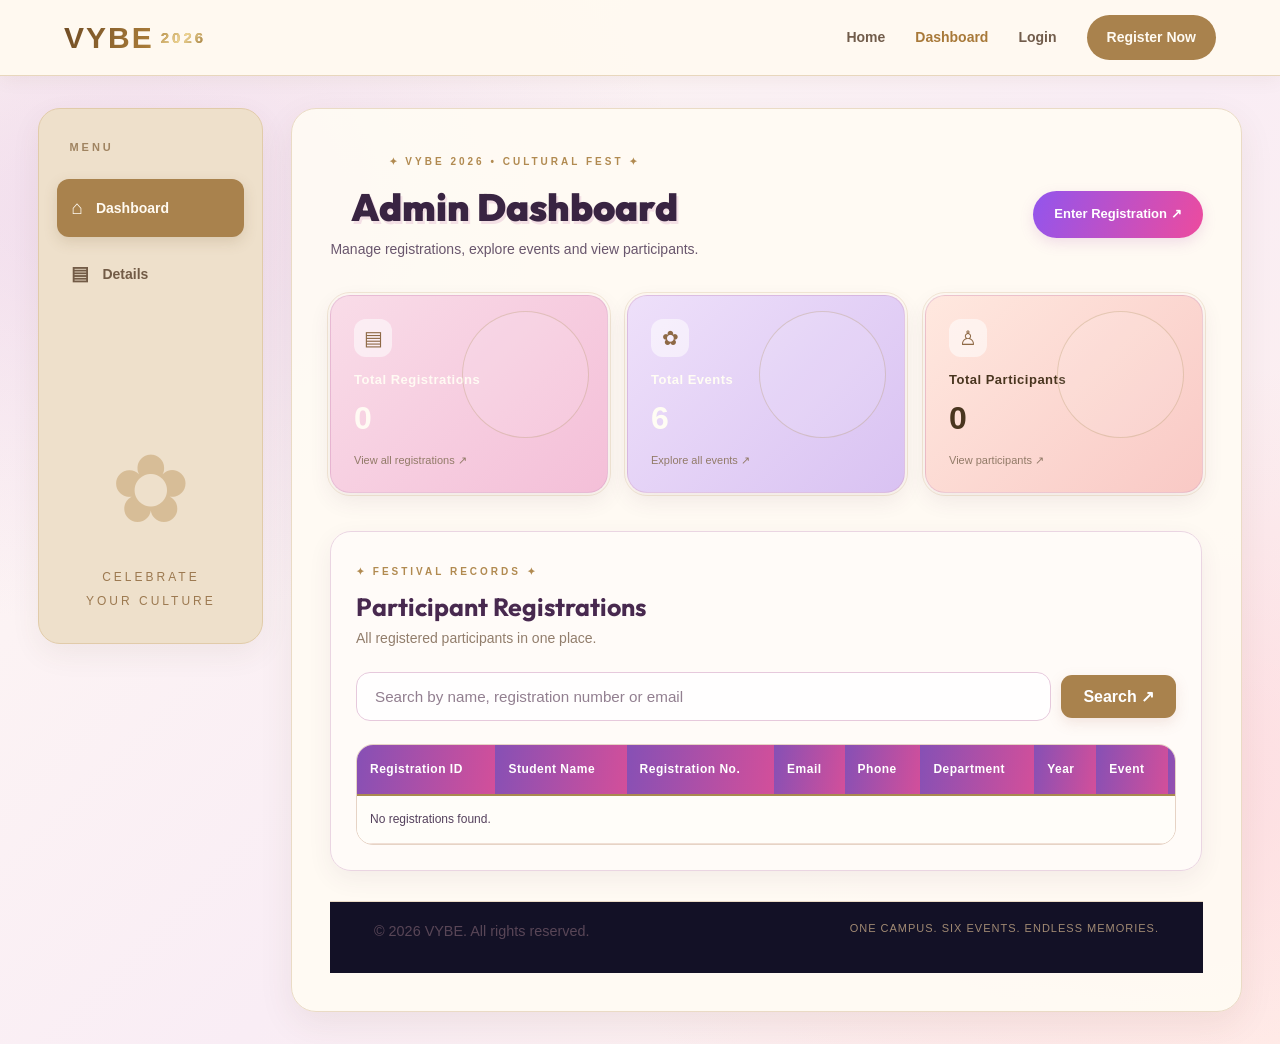
==== commit b9eec8e0: "Integrate VYBE homepage dashboard and login" ====
--- a/dashboard.html
+++ b/dashboard.html
@@ -1,4 +1,4 @@
-<!DOCTYPE html>
+﻿<!DOCTYPE html>
 <html lang="en">
 <head>
     <meta charset="UTF-8">
@@ -7,77 +7,121 @@
     <link rel="stylesheet" href="css/theme.css">
     <link rel="stylesheet" href="css/dashboard.css">
 </head>
-<body>
-    <header class="navbar">
-        <h2>VYBE 2026</h2>
-        <nav>
+<body class="vybe-dashboard">
+
+    <header class="dashboard-topbar">
+        <a href="index.html" class="dashboard-brand">VYBE <span>2026</span></a>
+
+        <nav class="top-navigation">
             <a href="index.html">Home</a>
-            <a href="dashboard.html">Dashboard</a>
+            <a href="dashboard.html" class="active">Dashboard</a>
+            <a href="login.html">Login</a>
+            <a href="register.html" class="top-register">Register Now</a>
         </nav>
     </header>
 
-    <main class="dashboard-container">
-        <section class="dashboard-heading">
-            <h1>Admin Dashboard</h1>
-            <p>Manage cultural fest registrations and participants.</p>
-<a href="register.html" class="dashboard-enter-btn">Enter Registration</a>
-        </section>
+    <div class="dashboard-layout">
 
-        <section class="stats-grid">
-            <div class="stat-card" role="button" tabindex="0" data-view="registrations">
-                <h3>Total Registrations</h3>
-                <p id="totalRegistrations">0</p>
-            </div>
-            <div class="stat-card" role="button" tabindex="0" data-view="events">
-                <h3>Total Events</h3>
-                <p id="totalEvents">0</p>
-            </div>
-            <div class="stat-card" role="button" tabindex="0" data-view="participants">
-                <h3>Total Participants</h3>
-                <p id="totalParticipants">0</p>
-            </div>
-        </section>
+        <aside class="dashboard-sidebar">
+            <div class="sidebar-heading">MENU</div>
+            <a href="dashboard.html" class="sidebar-link active">
+                <span>⌂</span> Dashboard
+            </a>
+            <a href="details.html?view=registrations" class="sidebar-link">
+                <span>▤</span> Details
+            </a>
 
-        <section class="table-section">
-            <h2>Participant Registrations</h2>
-            <form id="dashboardSearchForm" class="dashboard-search">
-    <input type="search" id="searchInput"
-        placeholder="Search by name, registration number or email">
-    <button type="submit">Search</button>
-</form>
+            <div class="sidebar-decoration">✿</div>
+            <p class="sidebar-caption">CELEBRATE<br>YOUR CULTURE</p>
+        </aside>
 
-            <div class="table-wrapper">
-                <table>
-                    <thead>
-                        <tr>
-                            <th>Registration ID</th>
-                            <th>Student Name</th>
-                            <th>Registration No.</th>
-                            <th>Email</th>
-                            <th>Phone</th>
-                            <th>Department</th>
-                            <th>Year</th>
-                            <th>Event</th>
-                            <th>Date</th>
-                            <th>Status</th>
-                        </tr>
-                    </thead>
-                    <tbody id="registrationTable">
-                        <tr>
-                            <td colspan="10">Loading registrations...</td>
-                        </tr>
-                    </tbody>
-                </table>
-            </div>
-        </section>
-    </main>
+        <main class="dashboard-main">
 
-    <footer>
-        <p>Â© 2026 VYBE. All rights reserved.</p>
-    </footer>
+            <section class="dashboard-heading">
+                <div>
+                    <span class="dashboard-eyebrow">✦ VYBE 2026 • CULTURAL FEST ✦</span>
+                    <h1>Admin Dashboard</h1>
+                    <p>Manage registrations, explore events and view participants.</p>
+                </div>
+                <a href="register.html" class="dashboard-enter-btn">
+                    Enter Registration ↗
+                </a>
+            </section>
+
+            <section class="stats-grid">
+                <div class="stat-card" role="button" tabindex="0" data-view="registrations">
+                    <span class="stat-icon">▤</span>
+                    <h3>Total Registrations</h3>
+                    <p id="totalRegistrations">0</p>
+                    <span class="stat-caption">View all registrations ↗</span>
+                </div>
+
+                <div class="stat-card" role="button" tabindex="0" data-view="events">
+                    <span class="stat-icon">✿</span>
+                    <h3>Total Events</h3>
+                    <p id="totalEvents">0</p>
+                    <span class="stat-caption">Explore all events ↗</span>
+                </div>
+
+                <div class="stat-card" role="button" tabindex="0" data-view="participants">
+                    <span class="stat-icon">♙</span>
+                    <h3>Total Participants</h3>
+                    <p id="totalParticipants">0</p>
+                    <span class="stat-caption">View participants ↗</span>
+                </div>
+            </section>
+
+            <section class="table-section">
+                <div class="table-heading">
+                    <div>
+                        <span class="dashboard-eyebrow">✦ FESTIVAL RECORDS ✦</span>
+                        <h2>Participant Registrations</h2>
+                        <p>All registered participants in one place.</p>
+                    </div>
+                </div>
+
+                <form id="dashboardSearchForm" class="dashboard-search">
+                    <input type="search" id="searchInput"
+                        placeholder="Search by name, registration number or email">
+                    <button type="submit">Search ↗</button>
+                </form>
+
+                <div class="table-wrapper">
+                    <table>
+                        <thead>
+                            <tr>
+                                <th>Registration ID</th>
+                                <th>Student Name</th>
+                                <th>Registration No.</th>
+                                <th>Email</th>
+                                <th>Phone</th>
+                                <th>Department</th>
+                                <th>Year</th>
+                                <th>Event</th>
+                                <th>Date</th>
+                                <th>Status</th>
+                            </tr>
+                        </thead>
+                        <tbody id="registrationTable">
+                            <tr>
+                                <td colspan="10">Loading registrations...</td>
+                            </tr>
+                        </tbody>
+                    </table>
+                </div>
+            </section>
+
+            <footer class="dashboard-footer">
+                <p>© 2026 VYBE. All rights reserved.</p>
+                <span>ONE CAMPUS. SIX EVENTS. ENDLESS MEMORIES.</span>
+            </footer>
+
+        </main>
+    </div>
 
     <script src="js/events-data.js"></script>
     <script src="js/storage.js"></script>
     <script src="js/dashboard.js"></script>
 </body>
 </html>
+
--- a/css/dashboard.css
+++ b/css/dashboard.css
@@ -413,7 +413,7 @@
 
 
 /* ==========================================
-   CULTURAMA PREMIUM CULTURAL LUXURY THEME
+   VYBE PREMIUM CULTURAL LUXURY THEME
    ========================================== */
 
 /* Three contrasting statistic cards */
@@ -588,3 +588,954 @@
     }
 }
 
+
+/* ==========================================
+   VYBE - TRADITIONAL CREAM & ANTIQUE GOLD
+   ========================================== */
+
+body {
+    background-color: #F8F1E5 !important;
+    background-image:
+        radial-gradient(ellipse at 10% 15%, rgba(182,154,101,.10), transparent 32%),
+        radial-gradient(ellipse at 90% 75%, rgba(182,154,101,.09), transparent 34%),
+        linear-gradient(135deg, #FFFCF5, #F8F1E5 55%, #F3EAD9) !important;
+    color: #493C30;
+}
+
+/* Traditional mandala and jaali-inspired background */
+body::before {
+    opacity: .20 !important;
+    background-image:
+        radial-gradient(circle at 8% 16%, transparent 0 42px, rgba(166,137,82,.22) 43px 44px, transparent 45px 54px, rgba(166,137,82,.15) 55px 56px, transparent 57px),
+        radial-gradient(circle at 92% 78%, transparent 0 48px, rgba(166,137,82,.20) 49px 50px, transparent 51px 62px, rgba(166,137,82,.14) 63px 64px, transparent 65px),
+        repeating-linear-gradient(45deg, transparent 0 19px, rgba(166,137,82,.035) 20px 21px, transparent 22px 38px) !important;
+    animation: traditionalPattern 35s linear infinite;
+}
+
+@keyframes traditionalPattern {
+    from { background-position: 0 0, 0 0, 0 0; }
+    to { background-position: 18px 18px, -18px -18px, 38px 38px; }
+}
+
+/* Warm antique-gold ambient glow */
+body::after {
+    background: rgba(182,154,101,.13) !important;
+}
+
+/* Main heading */
+.dashboard-heading h1 {
+    color: #59472F !important;
+    text-shadow: 0 2px 0 rgba(255,255,255,.8) !important;
+}
+
+.dashboard-heading p {
+    color: #76664F !important;
+}
+
+/* Traditional ivory statistic cards */
+.stat-card {
+    background: linear-gradient(145deg, #FFFCF5, #F5ECD9) !important;
+    border: 1.5px solid #C6AD79 !important;
+    outline: 1px solid rgba(198,173,121,.25) !important;
+    border-radius: 18px !important;
+    box-shadow:
+        0 4px 0 rgba(166,137,82,.10),
+        0 12px 28px rgba(91,72,43,.10),
+        inset 0 1px 0 #FFFFFF !important;
+}
+
+.stat-card h3,
+.stat-card p {
+    color: #59472F !important;
+    text-shadow: none !important;
+}
+
+.stat-card::before {
+    background:
+        repeating-conic-gradient(
+            from 0deg,
+            rgba(182,154,101,.16) 0deg 8deg,
+            transparent 8deg 16deg
+        ) !important;
+    border: 1px solid rgba(166,137,82,.35) !important;
+    border-radius: 50% !important;
+}
+
+.stat-card::after {
+    background: rgba(182,154,101,.12) !important;
+    border: 1px solid rgba(166,137,82,.18) !important;
+}
+
+.stat-card:hover {
+    transform: translateY(-6px) !important;
+    border-color: #A98A50 !important;
+    box-shadow:
+        0 7px 0 rgba(166,137,82,.12),
+        0 18px 32px rgba(91,72,43,.14) !important;
+}
+
+/* Participant panel */
+.table-section {
+    background: rgba(255,252,245,.96) !important;
+    border: 1.5px solid #D2BE91 !important;
+    border-radius: 22px !important;
+    box-shadow:
+        0 8px 26px rgba(91,72,43,.09),
+        inset 0 1px 0 #FFFFFF !important;
+}
+
+.table-section h2 {
+    color: #59472F !important;
+}
+
+/* Antique-gold table header */
+th {
+    background: linear-gradient(120deg, #D8C69D, #BBA477) !important;
+    color: #493C30 !important;
+    border-bottom: 2px solid #A98A50 !important;
+}
+
+td {
+    color: #554735 !important;
+}
+
+tbody tr:nth-child(even) {
+    background: #F7F1E5 !important;
+}
+
+tbody tr:hover {
+    background: #EFE4CC !important;
+}
+
+/* Search field */
+#searchInput {
+    background: #FFFCF5 !important;
+    border: 1.5px solid #D2BE91 !important;
+    color: #493C30 !important;
+}
+
+#searchInput:focus {
+    border-color: #A98A50 !important;
+    box-shadow: 0 0 0 4px rgba(182,154,101,.16) !important;
+}
+
+/* Navigation */
+.navbar {
+    background: rgba(255,252,245,.96) !important;
+    border-bottom: 1.5px solid #C6AD79 !important;
+    box-shadow: 0 5px 20px rgba(91,72,43,.07) !important;
+}
+
+.navbar h2,
+.navbar a {
+    color: #59472F !important;
+}
+
+.navbar a:hover {
+    color: #A1844E !important;
+}
+
+.navbar a::after {
+    background: #B69A65 !important;
+}
+
+/* Elegant entrance animations */
+.dashboard-container {
+    animation: dashboardFadeIn .8s ease both;
+}
+
+.stat-card {
+    animation: dashboardFadeIn .75s ease both;
+}
+
+.stat-card:nth-child(1) { animation-delay: .12s; }
+.stat-card:nth-child(2) { animation-delay: .24s; }
+.stat-card:nth-child(3) { animation-delay: .36s; }
+
+.table-section {
+    animation: dashboardFadeIn .9s .3s ease both;
+}
+
+/* Respect reduced-motion settings */
+@media (prefers-reduced-motion: reduce) {
+    body::before {
+        animation: none !important;
+    }
+
+    .dashboard-container,
+    .stat-card,
+    .table-section {
+        animation: none !important;
+        transition: none !important;
+    }
+}
+
+
+
+/* =====================================
+   VYBE 2026 - MODERN PASTEL FEST THEME
+   ===================================== */
+
+body {
+    background-color: #fff8f5 !important;
+    background-image:
+        radial-gradient(ellipse at 8% 20%, rgba(220,177,226,.38), transparent 35%),
+        radial-gradient(ellipse at 90% 75%, rgba(255,190,204,.38), transparent 38%),
+        linear-gradient(135deg, #fff9f3, #f9edf5 55%, #fff1eb) !important;
+    color: #392442 !important;
+}
+
+/* Subtle floral and geometric background */
+body::before {
+    opacity: .18 !important;
+    background-image:
+        radial-gradient(circle at 12% 25%, transparent 0 45px, #c99dbb 46px 47px, transparent 48px 65px),
+        radial-gradient(circle at 88% 70%, transparent 0 55px, #d5a8bd 56px 57px, transparent 58px 76px),
+        repeating-linear-gradient(135deg, transparent 0 28px, rgba(190,145,184,.07) 29px 30px, transparent 31px 55px) !important;
+    animation: pastelPatternMove 45s ease-in-out infinite alternate;
+}
+
+@keyframes pastelPatternMove {
+    from { background-position: 0 0, 0 0, 0 0; }
+    to { background-position: 12px 16px, -12px -16px, 18px 18px; }
+}
+
+body::after {
+    background: rgba(236,177,207,.07) !important;
+}
+
+/* Header */
+.navbar {
+    background: rgba(255,250,247,.94) !important;
+    border-bottom: 1px solid #ead4df !important;
+    box-shadow: 0 4px 18px rgba(85,49,83,.06) !important;
+}
+
+.navbar h2,
+.navbar a {
+    color: #392442 !important;
+}
+
+.navbar h2 {
+    font-weight: 900 !important;
+    letter-spacing: 1px;
+}
+
+.navbar a:hover {
+    color: #d34f9a !important;
+}
+
+.navbar a::after {
+    background: linear-gradient(90deg,#9455ed,#ed4b9e) !important;
+}
+
+/* Dashboard heading */
+.dashboard-heading h1 {
+    color: #392442 !important;
+    font-family: 'Outfit', sans-serif !important;
+    font-weight: 900 !important;
+    text-shadow: 2px 3px 0 rgba(224,174,202,.35) !important;
+}
+
+.dashboard-heading p {
+    color: #69566d !important;
+}
+
+/* Registration button */
+.dashboard-enter-btn {
+    display: inline-block;
+    margin-top: 22px;
+    padding: 13px 25px;
+    border-radius: 13px;
+    background: linear-gradient(110deg,#9255ed,#ed4b9e) !important;
+    color: #ffffff !important;
+    text-decoration: none;
+    font-weight: 700;
+    box-shadow: 0 5px 14px rgba(174,83,174,.17);
+    transition: transform .25s ease, box-shadow .25s ease;
+}
+
+.dashboard-enter-btn:hover {
+    transform: translateY(-3px);
+    box-shadow: 0 9px 18px rgba(174,83,174,.22);
+}
+
+/* Three pastel festival cards */
+.stat-card {
+    border-radius: 20px !important;
+    min-height: 150px;
+    border: 1px solid rgba(207,157,195,.38) !important;
+    box-shadow: 0 8px 22px rgba(90,55,92,.09) !important;
+}
+
+.stat-card:nth-child(1) {
+    background: linear-gradient(135deg,#f9dce8,#f4bfd8) !important;
+}
+
+.stat-card:nth-child(2) {
+    background: linear-gradient(135deg,#eee0fa,#d9c2f2) !important;
+}
+
+.stat-card:nth-child(3) {
+    background: linear-gradient(135deg,#ffe8df,#f9c9c5) !important;
+}
+
+.stat-card h3,
+.stat-card p {
+    color: #48294f !important;
+    text-shadow: none !important;
+}
+
+.stat-card::before {
+    content: "" !important;
+    width: 115px;
+    height: 115px;
+    right: -25px;
+    top: auto;
+    bottom: -48px;
+    border: 1px solid rgba(255,255,255,.42);
+    border-radius: 50%;
+    background: rgba(255,255,255,.13) !important;
+}
+
+.stat-card::after {
+    background: transparent !important;
+    border: 0 !important;
+}
+
+.stat-card:hover {
+    transform: translateY(-6px) !important;
+    box-shadow: 0 13px 25px rgba(90,55,92,.13) !important;
+}
+
+/* Search area */
+.dashboard-search {
+    display: flex;
+    align-items: center;
+    gap: 12px;
+    margin-bottom: 25px;
+}
+
+#searchInput {
+    flex: 1;
+    margin-bottom: 0 !important;
+    border: 1px solid #e6c9dc !important;
+    border-radius: 14px !important;
+    background: rgba(255,255,255,.82) !important;
+    color: #392442 !important;
+}
+
+#searchInput:focus {
+    border-color: #c46ab0 !important;
+    box-shadow: 0 0 0 3px rgba(196,106,176,.12) !important;
+}
+
+.dashboard-search button {
+    padding: 14px 25px;
+    border: 0;
+    border-radius: 13px;
+    background: linear-gradient(110deg,#9255ed,#ed4b9e);
+    color: white;
+    font-weight: 700;
+    cursor: pointer;
+    transition: transform .2s ease;
+}
+
+.dashboard-search button:hover {
+    transform: translateY(-2px);
+}
+
+/* Participant table */
+.table-section {
+    background: rgba(255,251,249,.91) !important;
+    border: 1px solid #ead5e2 !important;
+    border-radius: 21px !important;
+    box-shadow: 0 8px 24px rgba(90,55,92,.07) !important;
+}
+
+.table-section h2 {
+    color: #48294f !important;
+    font-family: 'Outfit', sans-serif !important;
+}
+
+th {
+    background: linear-gradient(100deg,#8650b5,#d34f9a) !important;
+    color: #ffffff !important;
+}
+
+td {
+    color: #55415d !important;
+}
+
+tbody tr:nth-child(even) {
+    background: #fbf1f7 !important;
+}
+
+tbody tr:hover {
+    background: #f7e5f0 !important;
+}
+
+/* Footer */
+footer {
+    color: #795c7d;
+    text-align: center;
+}
+
+/* Gentle festival-style animations */
+@keyframes vybeFadeUp {
+    from { opacity: 0; transform: translateY(16px); }
+    to { opacity: 1; transform: translateY(0); }
+}
+
+.dashboard-heading {
+    animation: vybeFadeUp .7s ease both;
+}
+
+.stat-card {
+    animation: vybeFadeUp .7s ease both;
+}
+
+.stat-card:nth-child(1) { animation-delay: .1s; }
+.stat-card:nth-child(2) { animation-delay: .2s; }
+.stat-card:nth-child(3) { animation-delay: .3s; }
+
+.table-section {
+    animation: vybeFadeUp .8s .2s ease both;
+}
+
+@media (max-width: 650px) {
+    .dashboard-search {
+        flex-direction: column;
+        align-items: stretch;
+    }
+
+    .dashboard-search button {
+        width: 100%;
+    }
+}
+
+@media (prefers-reduced-motion: reduce) {
+    body::before,
+    .dashboard-heading,
+    .stat-card,
+    .table-section {
+        animation: none !important;
+        transition: none !important;
+    }
+}
+
+
+/* REGULAR CLEAN FONT */
+body,
+body *,
+button,
+input,
+select,
+textarea {
+    font-family: Arial, Helvetica, sans-serif !important;
+    font-style: normal !important;
+}
+
+
+/* =========================================
+   VYBE 2026 - NEW DASHBOARD DESIGN
+   ========================================= */
+
+.vybe-dashboard {
+    margin: 0;
+    min-height: 100vh;
+    color: #493b35;
+    background:
+        radial-gradient(circle at 8% 15%, rgba(218,178,132,.18), transparent 25%),
+        radial-gradient(circle at 90% 85%, rgba(226,177,185,.18), transparent 25%),
+        #f8f0e5;
+    font-family: "Segoe UI", Arial, sans-serif;
+}
+
+.dashboard-topbar {
+    min-height: 76px;
+    padding: 0 5%;
+    display: flex;
+    align-items: center;
+    justify-content: space-between;
+    background: rgba(255,250,241,.96);
+    border-bottom: 1px solid #e8d7bd;
+    box-shadow: 0 4px 18px rgba(91,65,39,.06);
+}
+
+.dashboard-brand {
+    color: #60452e;
+    text-decoration: none;
+    font-family: Georgia, serif;
+    font-size: 27px;
+    font-weight: bold;
+    letter-spacing: 2px;
+}
+
+.dashboard-brand span {
+    color: #b18a50;
+    font-size: 18px;
+}
+
+.top-navigation {
+    display: flex;
+    align-items: center;
+    gap: 30px;
+}
+
+.top-navigation a {
+    color: #715c4b;
+    text-decoration: none;
+    font-size: 14px;
+    font-weight: 600;
+    transition: .25s ease;
+}
+
+.top-navigation a:hover,
+.top-navigation a.active {
+    color: #a87939;
+}
+
+.top-navigation .top-register {
+    padding: 11px 20px;
+    color: #fffaf1;
+    background: #a9824d;
+    border-radius: 25px;
+}
+
+.dashboard-layout {
+    display: grid;
+    grid-template-columns: 225px minmax(0, 1fr);
+    gap: 28px;
+    width: min(1500px, 94%);
+    margin: 32px auto;
+    align-items: start;
+}
+
+.dashboard-sidebar {
+    position: sticky;
+    top: 25px;
+    min-height: 520px;
+    padding: 30px 18px;
+    overflow: hidden;
+    background: #eee0cb;
+    border: 1px solid #e1cba9;
+    border-radius: 22px;
+    box-shadow: 0 10px 30px rgba(91,65,39,.07);
+}
+
+.sidebar-heading {
+    margin: 0 12px 22px;
+    color: #a08461;
+    font-size: 11px;
+    font-weight: 800;
+    letter-spacing: 3px;
+}
+
+.sidebar-link {
+    display: flex;
+    align-items: center;
+    gap: 13px;
+    margin: 8px 0;
+    padding: 14px;
+    color: #725b46;
+    text-decoration: none;
+    font-size: 14px;
+    font-weight: 600;
+    border-radius: 12px;
+    transition: .25s ease;
+}
+
+.sidebar-link span {
+    font-size: 19px;
+}
+
+.sidebar-link:hover,
+.sidebar-link.active {
+    color: #fffaf1;
+    background: #a9824d;
+    box-shadow: 0 5px 14px rgba(121,87,45,.17);
+}
+
+.sidebar-decoration {
+    margin-top: 110px;
+    color: #c5a16d;
+    text-align: center;
+    font-size: 95px;
+    opacity: .55;
+}
+
+.sidebar-caption {
+    color: #9c7950;
+    text-align: center;
+    font-family: Georgia, serif;
+    font-size: 12px;
+    line-height: 2;
+    letter-spacing: 3px;
+}
+
+.dashboard-main {
+    min-width: 0;
+    padding: 38px;
+    background: rgba(255,251,244,.94);
+    border: 1px solid #eadbc5;
+    border-radius: 25px;
+    box-shadow: 0 12px 35px rgba(91,65,39,.08);
+}
+
+.dashboard-heading {
+    display: flex;
+    align-items: center;
+    justify-content: space-between;
+    gap: 20px;
+    margin-bottom: 34px;
+}
+
+.dashboard-eyebrow {
+    color: #b18a50;
+    font-size: 10px;
+    font-weight: 800;
+    letter-spacing: 3px;
+}
+
+.dashboard-heading h1 {
+    margin: 12px 0 8px;
+    color: #59432f;
+    font-family: Georgia, serif;
+    font-size: clamp(27px, 3vw, 38px);
+}
+
+.dashboard-heading p,
+.table-heading p {
+    color: #927e6c;
+    font-size: 14px;
+}
+
+.dashboard-enter-btn {
+    flex-shrink: 0;
+    padding: 13px 21px;
+    color: white;
+    background: #a9824d;
+    border-radius: 25px;
+    text-decoration: none;
+    font-size: 13px;
+    font-weight: 700;
+    transition: .25s ease;
+}
+
+.dashboard-enter-btn:hover,
+.top-navigation .top-register:hover {
+    background: #86643b;
+    transform: translateY(-2px);
+}
+
+.stats-grid {
+    display: grid;
+    grid-template-columns: repeat(3, minmax(0, 1fr));
+    gap: 19px;
+    margin-bottom: 38px;
+}
+
+.stats-grid .stat-card {
+    position: relative;
+    min-height: 165px;
+    padding: 23px;
+    overflow: hidden;
+    border: 1px solid rgba(130,96,75,.10);
+    border-radius: 19px;
+    cursor: pointer;
+    transition: transform .25s ease, box-shadow .25s ease;
+}
+
+.stats-grid .stat-card:nth-child(1) {
+    background: linear-gradient(135deg, #f6dfe0, #f9e9e3);
+}
+
+.stats-grid .stat-card:nth-child(2) {
+    background: linear-gradient(135deg, #e8e1f3, #f0eaf7);
+}
+
+.stats-grid .stat-card:nth-child(3) {
+    background: linear-gradient(135deg, #f4e2cd, #f9eddf);
+}
+
+.stats-grid .stat-card:hover {
+    transform: translateY(-5px);
+    box-shadow: 0 12px 24px rgba(91,65,39,.12);
+}
+
+.stat-icon {
+    display: inline-flex;
+    width: 38px;
+    height: 38px;
+    align-items: center;
+    justify-content: center;
+    color: #8e6945;
+    background: rgba(255,255,255,.55);
+    border-radius: 12px;
+    font-size: 20px;
+}
+
+.stat-card h3 {
+    margin: 15px 0 5px;
+    color: #715844;
+    font-size: 13px;
+    font-weight: 600;
+}
+
+.stats-grid .stat-card p {
+    margin: 0;
+    color: #59432f;
+    font-family: Georgia, serif;
+    font-size: 32px;
+    font-weight: bold;
+}
+
+.stat-caption {
+    display: block;
+    margin-top: 8px;
+    color: #927b68;
+    font-size: 11px;
+}
+
+.table-section {
+    padding: 25px;
+    background: #fffdf9;
+    border: 1px solid #eee2d1;
+    border-radius: 19px;
+}
+
+.table-heading h2 {
+    margin: 9px 0 5px;
+    color: #59432f;
+    font-family: Georgia, serif;
+    font-size: 25px;
+}
+
+.dashboard-search {
+    display: flex;
+    gap: 10px;
+    margin: 23px 0;
+}
+
+.dashboard-search input {
+    flex: 1;
+    min-width: 0;
+    padding: 13px 16px;
+    color: #594b40;
+    background: #fbf6ef;
+    border: 1px solid #e6d8c5;
+    border-radius: 11px;
+    outline: none;
+    font-size: 13px;
+}
+
+.dashboard-search input:focus {
+    border-color: #b18a50;
+    box-shadow: 0 0 0 3px rgba(177,138,80,.12);
+}
+
+.dashboard-search button {
+    padding: 12px 22px;
+    color: white;
+    background: #a9824d;
+    border: none;
+    border-radius: 11px;
+    cursor: pointer;
+    font-weight: 700;
+}
+
+.dashboard-search button:hover {
+    background: #86643b;
+}
+
+.table-wrapper {
+    width: 100%;
+    overflow-x: auto;
+    border: 1px solid #eee2d1;
+    border-radius: 12px;
+}
+
+.table-wrapper table {
+    width: 100%;
+    min-width: 950px;
+    border-collapse: collapse;
+    background: #fffdf9;
+}
+
+.table-wrapper th {
+    padding: 15px 13px;
+    color: #fffaf1;
+    background: #9b7952;
+    text-align: left;
+    font-size: 12px;
+    white-space: nowrap;
+}
+
+.table-wrapper td {
+    padding: 14px 13px;
+    color: #705d4c;
+    border-bottom: 1px solid #f0e7db;
+    font-size: 12px;
+}
+
+.table-wrapper tbody tr:nth-child(even) {
+    background: #fbf5ed;
+}
+
+.table-wrapper tbody tr:hover {
+    background: #f5eadb;
+}
+
+.dashboard-footer {
+    display: flex;
+    justify-content: space-between;
+    gap: 15px;
+    margin-top: 30px;
+    padding-top: 18px;
+    color: #a18a73;
+    border-top: 1px solid #eadbc5;
+    font-size: 11px;
+}
+
+.dashboard-footer p {
+    margin: 0;
+}
+
+.dashboard-footer span {
+    letter-spacing: 1px;
+}
+
+@media (max-width: 900px) {
+    .dashboard-layout {
+        grid-template-columns: 175px minmax(0, 1fr);
+        gap: 16px;
+    }
+
+    .dashboard-main {
+        padding: 25px;
+    }
+
+    .stats-grid {
+        grid-template-columns: 1fr;
+    }
+}
+
+@media (max-width: 650px) {
+    .dashboard-topbar {
+        padding: 15px 5%;
+        flex-wrap: wrap;
+        gap: 14px;
+    }
+
+    .top-navigation {
+        gap: 15px;
+        flex-wrap: wrap;
+    }
+
+    .dashboard-layout {
+        display: flex;
+        flex-direction: column;
+    }
+
+    .dashboard-sidebar {
+        position: static;
+        width: 100%;
+        min-height: auto;
+        padding: 12px;
+    }
+
+    .sidebar-heading,
+    .sidebar-decoration,
+    .sidebar-caption {
+        display: none;
+    }
+
+    .sidebar-link {
+        display: inline-flex;
+        margin: 3px;
+    }
+
+    .dashboard-main {
+        width: 100%;
+        padding: 20px;
+    }
+
+    .dashboard-heading {
+        align-items: flex-start;
+        flex-direction: column;
+    }
+
+    .dashboard-footer {
+        flex-direction: column;
+    }
+
+    .table-section {
+        padding: 15px;
+    }
+}
+
+
+/* VYBE PREMIUM LOGO ANIMATION */
+.dashboard-brand {
+    display: inline-flex;
+    align-items: center;
+    gap: 7px;
+    font-family: "Space Grotesk", sans-serif;
+    font-size: 30px;
+    font-weight: 900;
+    letter-spacing: 2px;
+    text-decoration: none;
+    background: linear-gradient(
+        110deg,
+        #6e4b24 0%,
+        #a77a38 25%,
+        #e7c878 45%,
+        #fff0c2 50%,
+        #c69b4e 65%,
+        #76501f 100%
+    );
+    background-size: 250% auto;
+    background-clip: text;
+    -webkit-background-clip: text;
+    -webkit-text-fill-color: transparent;
+    animation: vybeLogoEntrance 1s ease-out, vybeGoldShimmer 5s linear infinite;
+    transition: transform 0.35s ease, filter 0.35s ease;
+}
+
+.dashboard-brand span {
+    font-size: 15px;
+    font-weight: 700;
+    letter-spacing: 3px;
+    background: linear-gradient(135deg, #b18a45, #f0d795, #8a642b);
+    background-clip: text;
+    -webkit-background-clip: text;
+    -webkit-text-fill-color: transparent;
+}
+
+.dashboard-brand:hover {
+    transform: scale(1.06);
+    filter: drop-shadow(0 0 7px rgba(191, 150, 73, 0.4));
+}
+
+@keyframes vybeLogoEntrance {
+    from {
+        opacity: 0;
+        transform: translateY(-12px);
+    }
+    to {
+        opacity: 1;
+        transform: translateY(0);
+    }
+}
+
+@keyframes vybeGoldShimmer {
+    0% { background-position: 200% center; }
+    100% { background-position: -200% center; }
+}
+
+@media (prefers-reduced-motion: reduce) {
+    .dashboard-brand {
+        animation: none;
+    }
+}
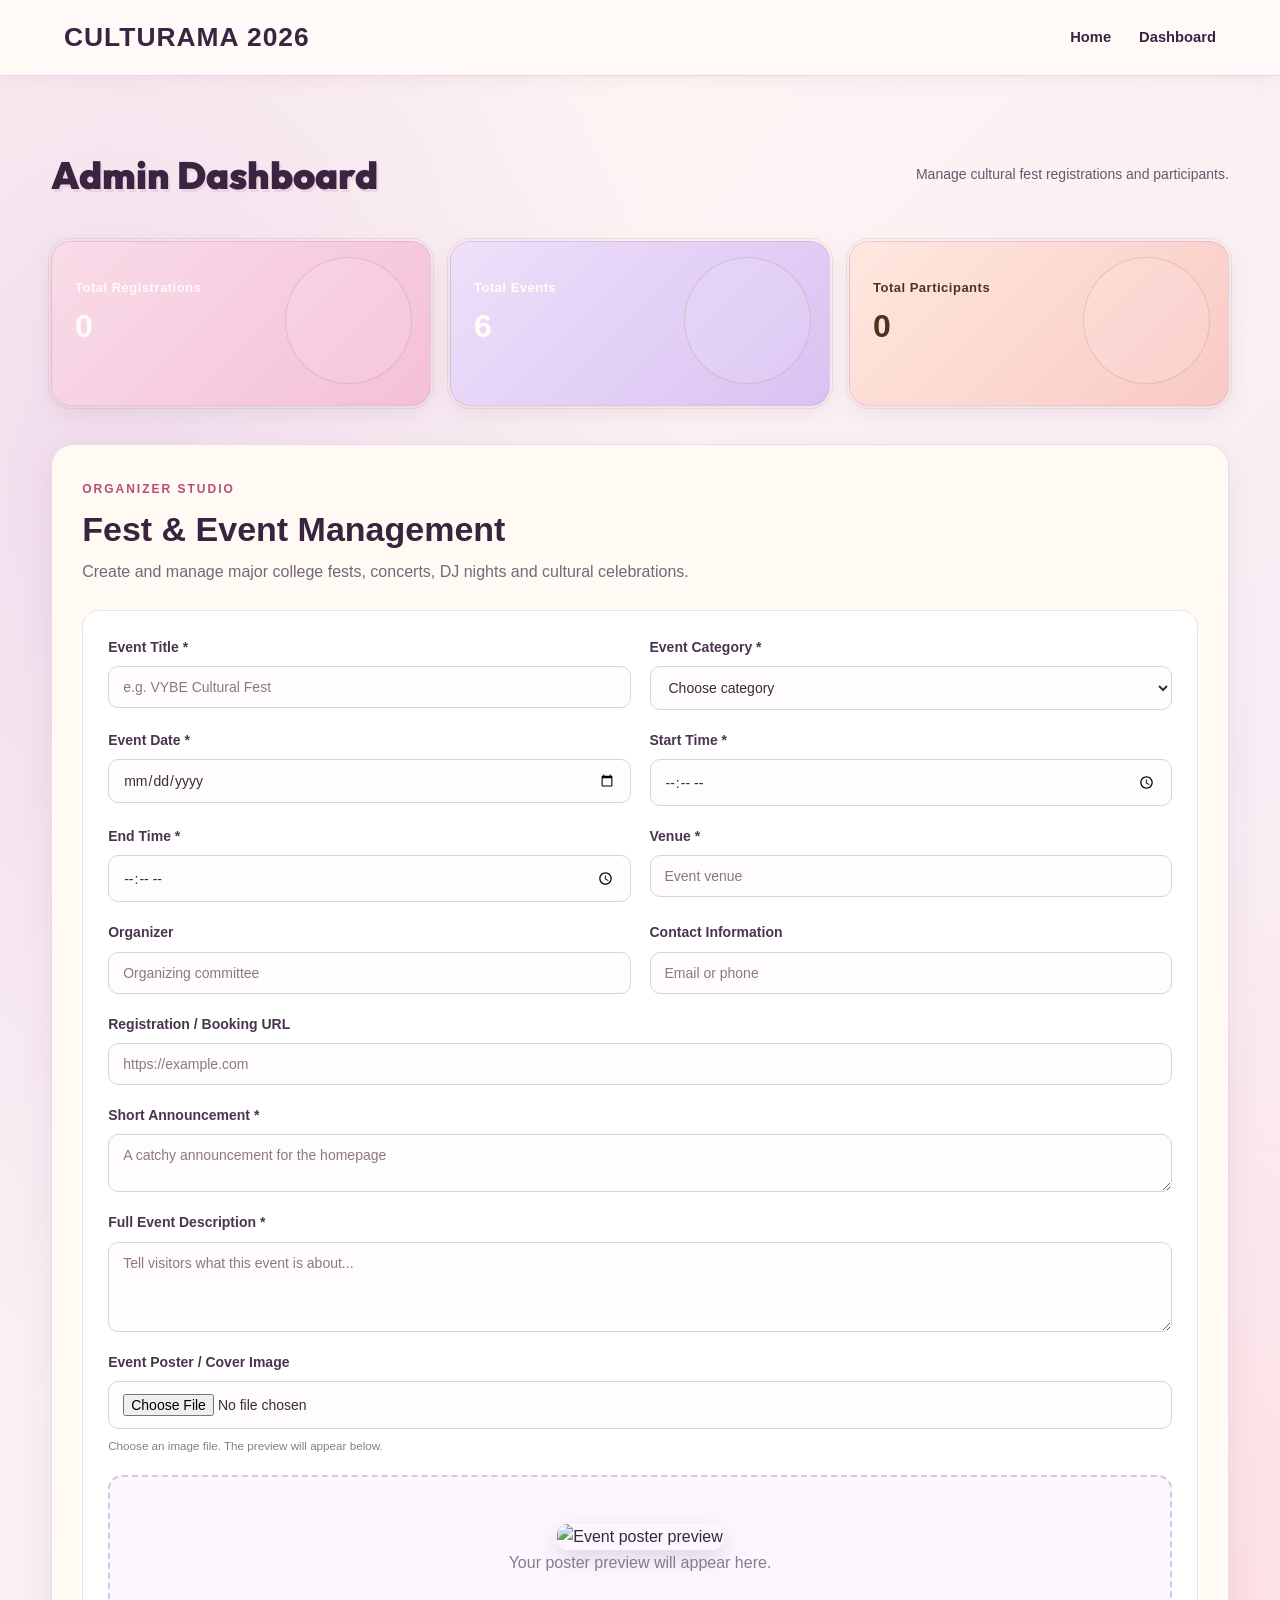
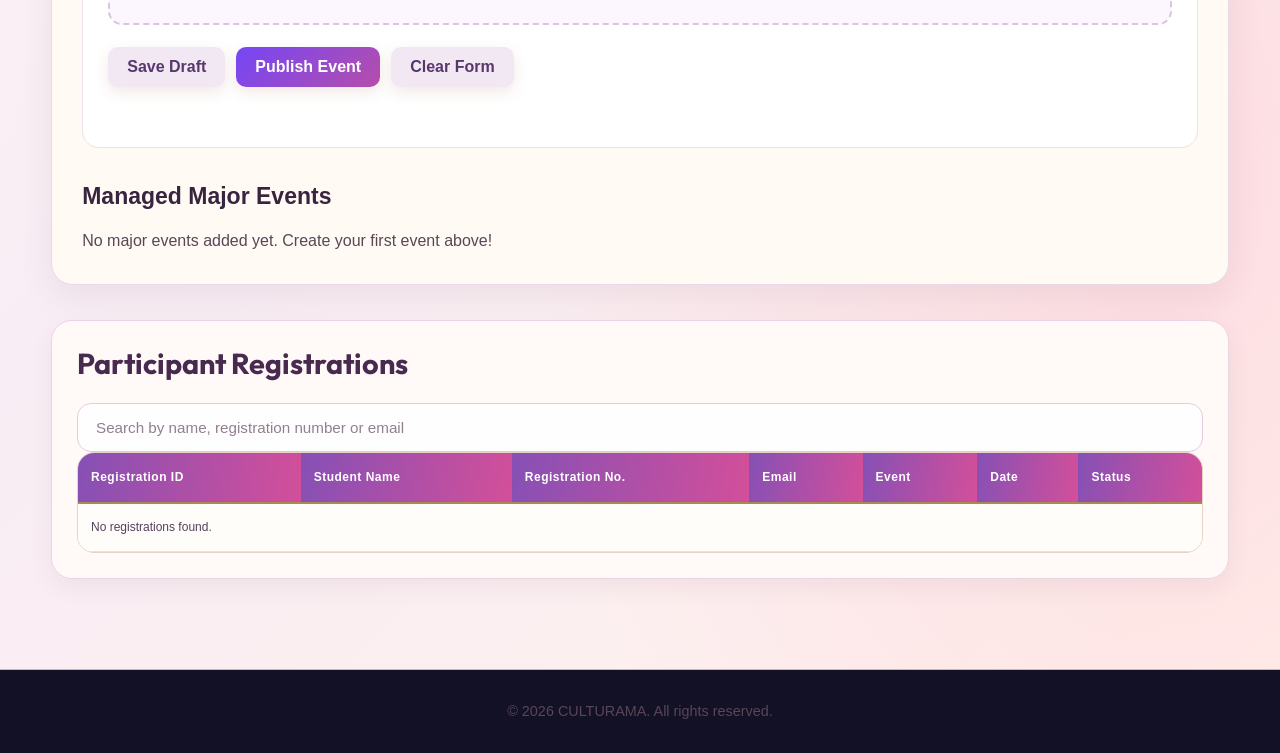
==== commit 14ce0231: "Merge remote-tracking branch 'origin/main' into member1-home-events" ====
--- a/dashboard.html
+++ b/dashboard.html
@@ -3,125 +3,171 @@
 <head>
     <meta charset="UTF-8">
     <meta name="viewport" content="width=device-width, initial-scale=1.0">
-    <title>VYBE 2026 | Dashboard</title>
+    <title>CULTURAMA 2026 | Dashboard</title>
     <link rel="stylesheet" href="css/theme.css">
     <link rel="stylesheet" href="css/dashboard.css">
+    <link rel="stylesheet" href="css/fest-management.css">
 </head>
-<body class="vybe-dashboard">
-
-    <header class="dashboard-topbar">
-        <a href="index.html" class="dashboard-brand">VYBE <span>2026</span></a>
-
-        <nav class="top-navigation">
+<body>
+    <header class="navbar">
+        <h2>CULTURAMA 2026</h2>
+        <nav>
             <a href="index.html">Home</a>
-            <a href="dashboard.html" class="active">Dashboard</a>
-            <a href="login.html">Login</a>
-            <a href="register.html" class="top-register">Register Now</a>
+            <a href="dashboard.html">Dashboard</a>
         </nav>
     </header>
 
-    <div class="dashboard-layout">
+    <main class="dashboard-container">
+        <section class="dashboard-heading">
+            <h1>Admin Dashboard</h1>
+            <p>Manage cultural fest registrations and participants.</p>
+        </section>
 
-        <aside class="dashboard-sidebar">
-            <div class="sidebar-heading">MENU</div>
-            <a href="dashboard.html" class="sidebar-link active">
-                <span>⌂</span> Dashboard
-            </a>
-            <a href="details.html?view=registrations" class="sidebar-link">
-                <span>▤</span> Details
-            </a>
+        <section class="stats-grid">
+            <div class="stat-card">
+                <h3>Total Registrations</h3>
+                <p id="totalRegistrations">0</p>
+            </div>
+            <div class="stat-card">
+                <h3>Total Events</h3>
+                <p id="totalEvents">0</p>
+            </div>
+            <div class="stat-card">
+                <h3>Total Participants</h3>
+                <p id="totalParticipants">0</p>
+            </div>
+        </section>
 
-            <div class="sidebar-decoration">✿</div>
-            <p class="sidebar-caption">CELEBRATE<br>YOUR CULTURE</p>
-        </aside>
+        <section class="fest-management-section" id="festManagement">
+            <div class="fest-management-heading">
+                <span class="fest-eyebrow">ORGANIZER STUDIO</span>
+                <h2>Fest & Event Management</h2>
+                <p>Create and manage major college fests, concerts, DJ nights and cultural celebrations.</p>
+            </div>
 
-        <main class="dashboard-main">
+            <form id="festEventForm" class="fest-event-form">
+                <input type="hidden" id="festEventId">
 
-            <section class="dashboard-heading">
-                <div>
-                    <span class="dashboard-eyebrow">✦ VYBE 2026 • CULTURAL FEST ✦</span>
-                    <h1>Admin Dashboard</h1>
-                    <p>Manage registrations, explore events and view participants.</p>
-                </div>
-                <a href="register.html" class="dashboard-enter-btn">
-                    Enter Registration ↗
-                </a>
-            </section>
+                <div class="fest-form-grid">
+                    <label>Event Title *
+                        <input id="festTitle" type="text" maxlength="100" required placeholder="e.g. VYBE Cultural Fest">
+                    </label>
 
-            <section class="stats-grid">
-                <div class="stat-card" role="button" tabindex="0" data-view="registrations">
-                    <span class="stat-icon">▤</span>
-                    <h3>Total Registrations</h3>
-                    <p id="totalRegistrations">0</p>
-                    <span class="stat-caption">View all registrations ↗</span>
-                </div>
+                    <label>Event Category *
+                        <select id="festCategory" required>
+                            <option value="">Choose category</option>
+                            <option>Cultural Fest</option>
+                            <option>Annual Fest</option>
+                            <option>Music Concert</option>
+                            <option>DJ Night / DJ Fest</option>
+                            <option>College Celebration</option>
+                            <option>Cultural Programme</option>
+                            <option>Artist Performance</option>
+                            <option>Inter-College Fest</option>
+                            <option>Other Major Fest Event</option>
+                        </select>
+                    </label>
 
-                <div class="stat-card" role="button" tabindex="0" data-view="events">
-                    <span class="stat-icon">✿</span>
-                    <h3>Total Events</h3>
-                    <p id="totalEvents">0</p>
-                    <span class="stat-caption">Explore all events ↗</span>
-                </div>
+                    <label>Event Date *
+                        <input id="festDate" type="date" required>
+                    </label>
 
-                <div class="stat-card" role="button" tabindex="0" data-view="participants">
-                    <span class="stat-icon">♙</span>
-                    <h3>Total Participants</h3>
-                    <p id="totalParticipants">0</p>
-                    <span class="stat-caption">View participants ↗</span>
-                </div>
-            </section>
+                    <label>Start Time *
+                        <input id="festStartTime" type="time" required>
+                    </label>
 
-            <section class="table-section">
-                <div class="table-heading">
-                    <div>
-                        <span class="dashboard-eyebrow">✦ FESTIVAL RECORDS ✦</span>
-                        <h2>Participant Registrations</h2>
-                        <p>All registered participants in one place.</p>
+                    <label>End Time *
+                        <input id="festEndTime" type="time" required>
+                    </label>
+
+                    <label>Venue *
+                        <input id="festVenue" type="text" required placeholder="Event venue">
+                    </label>
+
+                    <label>Organizer
+                        <input id="festOrganizer" type="text" placeholder="Organizing committee">
+                    </label>
+
+                    <label>Contact Information
+                        <input id="festContact" type="text" placeholder="Email or phone">
+                    </label>
+
+                    <label class="fest-full-width">Registration / Booking URL
+                        <input id="festBookingUrl" type="url" placeholder="https://example.com">
+                    </label>
+
+                    <label class="fest-full-width">Short Announcement *
+                        <textarea id="festAnnouncement" maxlength="250" required rows="2" placeholder="A catchy announcement for the homepage"></textarea>
+                    </label>
+
+                    <label class="fest-full-width">Full Event Description *
+                        <textarea id="festDescription" required rows="4" placeholder="Tell visitors what this event is about..."></textarea>
+                    </label>
+
+                    <label class="fest-full-width">Event Poster / Cover Image
+                        <input id="festPoster" type="file" accept="image/*">
+                        <small>Choose an image file. The preview will appear below.</small>
+                    </label>
+
+                    <div class="fest-poster-preview-wrap fest-full-width">
+                        <img id="festPosterPreview" alt="Event poster preview" hidden>
+                        <p id="festPosterPlaceholder">Your poster preview will appear here.</p>
                     </div>
                 </div>
 
-                <form id="dashboardSearchForm" class="dashboard-search">
-                    <input type="search" id="searchInput"
-                        placeholder="Search by name, registration number or email">
-                    <button type="submit">Search ↗</button>
-                </form>
+                <div class="fest-form-actions">
+                    <button type="button" id="saveFestDraft" class="fest-btn fest-btn-secondary">Save Draft</button>
+                    <button type="submit" id="publishFestEvent" class="fest-btn fest-btn-primary">Publish Event</button>
+                    <button type="button" id="cancelFestEdit" class="fest-btn fest-btn-secondary">Clear Form</button>
+                </div>
+                <p id="festFormMessage" role="status" aria-live="polite"></p>
+            </form>
 
-                <div class="table-wrapper">
-                    <table>
-                        <thead>
-                            <tr>
-                                <th>Registration ID</th>
-                                <th>Student Name</th>
-                                <th>Registration No.</th>
-                                <th>Email</th>
-                                <th>Phone</th>
-                                <th>Department</th>
-                                <th>Year</th>
-                                <th>Event</th>
-                                <th>Date</th>
-                                <th>Status</th>
-                            </tr>
-                        </thead>
-                        <tbody id="registrationTable">
-                            <tr>
-                                <td colspan="10">Loading registrations...</td>
-                            </tr>
-                        </tbody>
-                    </table>
+            <div class="fest-event-list">
+                <h3>Managed Major Events</h3>
+                <div id="festManagedEvents">
+                    <p>Loading your events...</p>
                 </div>
-            </section>
+            </div>
+        </section>
+        <section class="table-section">
+            <h2>Participant Registrations</h2>
+            <input type="search" id="searchInput"
+                placeholder="Search by name, registration number or email">
 
-            <footer class="dashboard-footer">
-                <p>© 2026 VYBE. All rights reserved.</p>
-                <span>ONE CAMPUS. SIX EVENTS. ENDLESS MEMORIES.</span>
-            </footer>
+            <div class="table-wrapper">
+                <table>
+                    <thead>
+                        <tr>
+                            <th>Registration ID</th>
+                            <th>Student Name</th>
+                            <th>Registration No.</th>
+                            <th>Email</th>
+                            <th>Event</th>
+                            <th>Date</th>
+                            <th>Status</th>
+                        </tr>
+                    </thead>
+                    <tbody id="registrationTable">
+                        <tr>
+                            <td colspan="7">Loading registrations...</td>
+                        </tr>
+                    </tbody>
+                </table>
+            </div>
+        </section>
+    </main>
 
-        </main>
-    </div>
+    <footer>
+        <p>© 2026 CULTURAMA. All rights reserved.</p>
+    </footer>
 
     <script src="js/events-data.js"></script>
     <script src="js/storage.js"></script>
     <script src="js/dashboard.js"></script>
+    <script src="js/fest-events.js"></script>
+    <script src="js/fest-management.js"></script>
 </body>
 </html>
 
+
--- a/css/fest-management.css
+++ b/css/fest-management.css
@@ -0,0 +1,253 @@
+﻿.fest-management-section {
+    margin: 35px 0;
+    padding: 30px;
+    background: #fffaf4;
+    border: 1px solid #ead9e8;
+    border-radius: 22px;
+    box-shadow: 0 12px 35px rgba(65, 45, 65, .08);
+}
+
+.fest-management-heading {
+    margin-bottom: 25px;
+}
+
+.fest-eyebrow {
+    color: #b64e78;
+    font-size: 12px;
+    font-weight: 900;
+    letter-spacing: 2px;
+}
+
+.fest-management-heading h2 {
+    margin: 9px 0;
+    color: #38243e;
+    font-family: 'Playfair Display', serif;
+    font-size: clamp(25px, 4vw, 34px);
+}
+
+.fest-management-heading p {
+    color: #766779;
+}
+
+.fest-event-form {
+    padding: 25px;
+    background: #fff;
+    border: 1px solid #eee0e9;
+    border-radius: 17px;
+}
+
+.fest-form-grid {
+    display: grid;
+    grid-template-columns: repeat(2, minmax(0, 1fr));
+    gap: 19px;
+}
+
+.fest-form-grid label {
+    display: flex;
+    flex-direction: column;
+    gap: 8px;
+    color: #49364d;
+    font-size: 14px;
+    font-weight: 800;
+}
+
+.fest-full-width {
+    grid-column: 1 / -1;
+}
+
+.fest-form-grid input,
+.fest-form-grid select,
+.fest-form-grid textarea {
+    width: 100%;
+    padding: 12px 14px;
+    border: 1px solid #dfcfdf;
+    border-radius: 10px;
+    background: #fffdfb;
+    color: #392b3d;
+    font-size: 14px;
+    outline: none;
+    transition: border-color .2s, box-shadow .2s;
+}
+
+.fest-form-grid input:focus,
+.fest-form-grid select:focus,
+.fest-form-grid textarea:focus {
+    border-color: #9b68c9;
+    box-shadow: 0 0 0 3px rgba(155, 104, 201, .13);
+}
+
+.fest-form-grid textarea {
+    resize: vertical;
+}
+
+.fest-form-grid small {
+    color: #897b8d;
+    font-weight: 500;
+}
+
+.fest-poster-preview-wrap {
+    min-height: 150px;
+    display: flex;
+    flex-direction: column;
+    align-items: center;
+    justify-content: center;
+    padding: 20px;
+    border: 2px dashed #d9c5df;
+    border-radius: 14px;
+    background: #fcf7ff;
+    text-align: center;
+}
+
+#festPosterPreview {
+    max-width: 240px;
+    max-height: 300px;
+    object-fit: contain;
+    border-radius: 10px;
+    box-shadow: 0 8px 22px rgba(50, 30, 60, .15);
+}
+
+#festPosterPlaceholder {
+    color: #897b8d;
+}
+
+.fest-form-actions,
+.fest-managed-actions {
+    display: flex;
+    flex-wrap: wrap;
+    gap: 11px;
+    margin-top: 22px;
+}
+
+.fest-btn {
+    padding: 11px 19px;
+    border: none;
+    border-radius: 10px;
+    font-weight: 800;
+    transition: transform .2s, box-shadow .2s;
+}
+
+.fest-btn:hover {
+    transform: translateY(-2px);
+    box-shadow: 0 6px 15px rgba(60, 35, 70, .15);
+}
+
+.fest-btn-primary {
+    background: linear-gradient(135deg, #7546f5, #b64eaa);
+    color: white;
+}
+
+.fest-btn-secondary {
+    background: #f1e8f4;
+    color: #58376b;
+}
+
+.fest-btn-danger {
+    background: #fff0ed;
+    color: #b43c38;
+}
+
+#festFormMessage {
+    min-height: 22px;
+    margin-top: 13px;
+    font-size: 14px;
+    font-weight: 800;
+}
+
+.fest-event-list {
+    margin-top: 35px;
+}
+
+.fest-event-list h3 {
+    margin-bottom: 18px;
+    color: #38243e;
+    font-family: 'Playfair Display', serif;
+    font-size: 23px;
+}
+
+.fest-managed-card {
+    display: flex;
+    align-items: center;
+    gap: 20px;
+    margin-bottom: 15px;
+    padding: 18px;
+    background: white;
+    border: 1px solid #eee0e9;
+    border-radius: 15px;
+    transition: transform .2s, box-shadow .2s;
+}
+
+.fest-managed-card:hover {
+    transform: translateY(-3px);
+    box-shadow: 0 10px 25px rgba(65, 45, 65, .09);
+}
+
+.fest-managed-poster {
+    width: 95px;
+    height: 115px;
+    object-fit: cover;
+    border-radius: 9px;
+}
+
+.fest-managed-details {
+    flex: 1;
+    min-width: 0;
+}
+
+.fest-managed-details h4 {
+    margin-bottom: 7px;
+    color: #38243e;
+    font-size: 17px;
+}
+
+.fest-managed-details p {
+    margin: 4px 0;
+    color: #766779;
+    font-size: 13px;
+}
+
+.fest-status-badge {
+    display: inline-block;
+    margin-top: 8px;
+    padding: 5px 11px;
+    border-radius: 20px;
+    background: #f1e8ff;
+    color: #6840a0;
+    font-size: 11px;
+    font-weight: 900;
+}
+
+.fest-managed-actions {
+    margin-top: 0;
+}
+
+@media (max-width: 700px) {
+    .fest-management-section {
+        padding: 17px;
+    }
+
+    .fest-event-form {
+        padding: 16px;
+    }
+
+    .fest-form-grid {
+        grid-template-columns: 1fr;
+    }
+
+    .fest-full-width {
+        grid-column: auto;
+    }
+
+    .fest-managed-card {
+        align-items: flex-start;
+        flex-wrap: wrap;
+    }
+
+    .fest-managed-actions {
+        width: 100%;
+    }
+
+    .fest-btn {
+        padding: 10px 13px;
+        font-size: 12px;
+    }
+}
